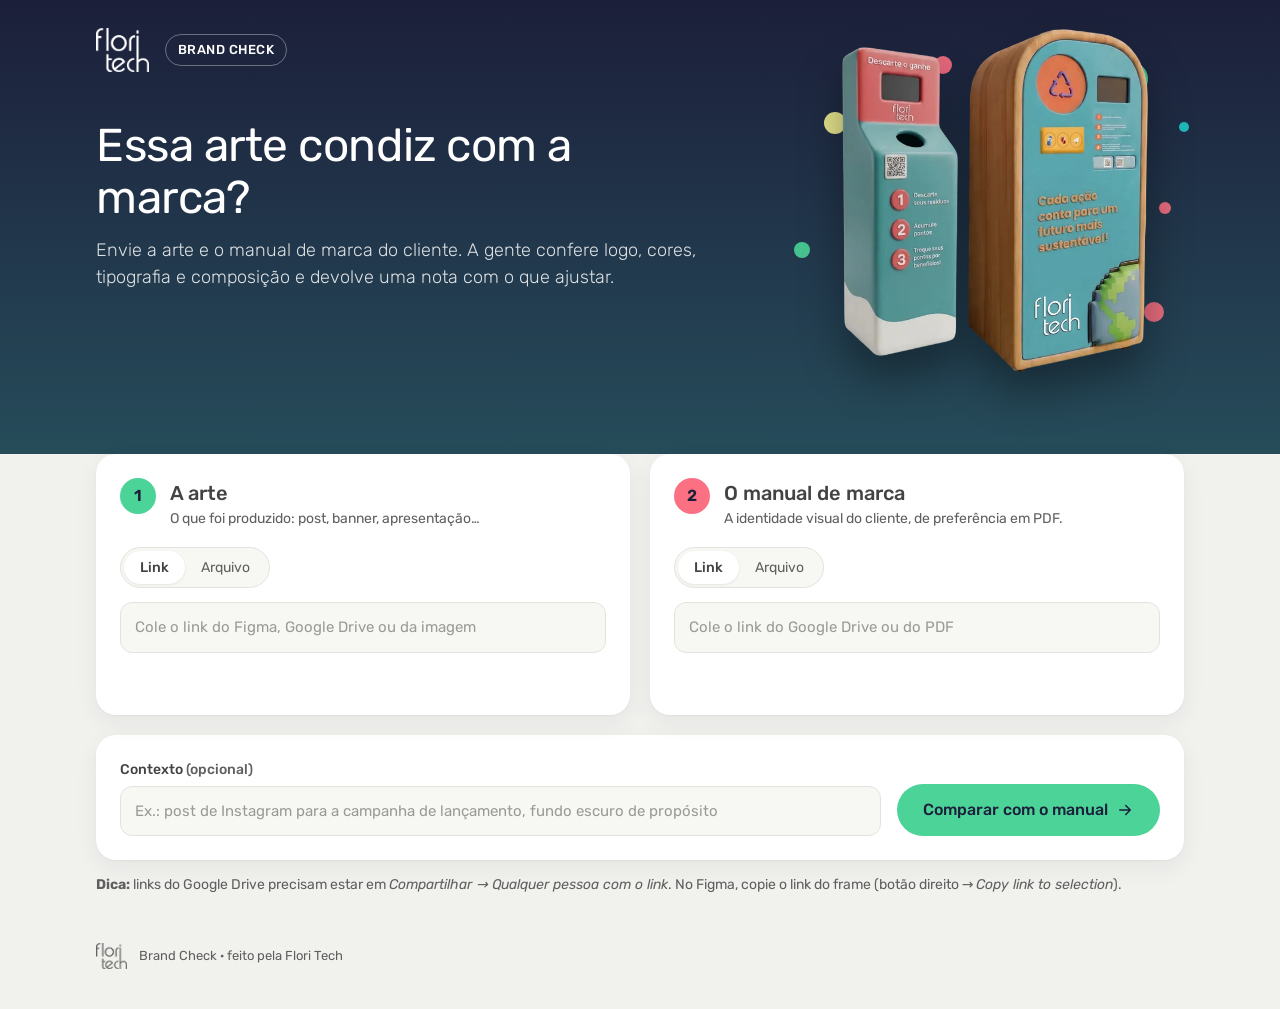
==== web/static/index.html @ bb057372 "Hero: floating Flori machines with smaller brand-color dots Co-Authored-By: Claude Opus 5.5 <noreply" ====
<!doctype html>
<html lang="pt-BR">
<head>
  <meta charset="utf-8">
  <meta name="viewport" content="width=device-width, initial-scale=1">
  <title>Flori Brand Check</title>
  <meta name="description" content="Compare uma arte com o manual de marca do cliente e veja a aderência em percentual.">
  <link rel="icon" href="favicon.png">
  <link rel="preconnect" href="https://fonts.googleapis.com">
  <link rel="preconnect" href="https://fonts.gstatic.com" crossorigin>
  <link href="https://fonts.googleapis.com/css2?family=Rubik:wght@300;400;500;600&display=swap" rel="stylesheet">
  <link rel="stylesheet" href="styles.css">
</head>
<body>
  <header class="hero">
    <div class="wrap hero-inner">
      <div class="brandbar">
        <img src="logo-white.png" alt="Flori Tech" class="logo">
        <span class="product-tag">Brand Check</span>
      </div>
      <div class="hero-copy">
        <h1>Essa arte condiz com a marca?</h1>
        <p>Envie a arte e o manual de marca do cliente. A gente confere logo, cores, tipografia e composição e devolve uma nota com o que ajustar.</p>
      </div>
      <div class="machines" aria-hidden="true">
        <span class="dot" style="--c:var(--green);--s:34px;left:330px;top:10px;animation-delay:0s"></span>
        <span class="dot" style="--c:var(--pink);--s:18px;left:150px;top:4px;animation-delay:-1.2s"></span>
        <span class="dot" style="--c:var(--yellow);--s:22px;left:40px;top:60px;animation-delay:-2.4s"></span>
        <span class="dot" style="--c:var(--pool);--s:14px;left:290px;top:120px;animation-delay:-3.1s"></span>
        <span class="dot" style="--c:var(--pink);--s:12px;left:375px;top:150px;animation-delay:-4s"></span>
        <span class="dot" style="--c:var(--green);--s:16px;left:10px;top:190px;animation-delay:-1.8s"></span>
        <span class="dot" style="--c:var(--yellow);--s:12px;left:250px;top:40px;animation-delay:-5s"></span>
        <span class="dot" style="--c:var(--pool);--s:24px;left:115px;top:120px;animation-delay:-2.2s"></span>
        <span class="dot" style="--c:var(--green);--s:10px;left:200px;top:250px;animation-delay:-3.6s"></span>
        <span class="dot" style="--c:var(--pink);--s:20px;left:360px;top:250px;animation-delay:-0.6s"></span>
        <span class="dot" style="--c:var(--yellow);--s:14px;left:90px;top:275px;animation-delay:-4.4s"></span>
        <span class="dot" style="--c:var(--pool);--s:10px;left:395px;top:70px;animation-delay:-1s"></span>
        <img src="machine-wide.webp" alt="" class="machine m-wide">
        <img src="machine-slim.webp" alt="" class="machine m-slim">
      </div>
    </div>
  </header>

  <main class="wrap">
    <div id="setup-warning" class="banner" hidden></div>

    <!-- ============================== FORM -->
    <form id="form" class="panel-form" novalidate>
      <div class="inputs">
        <section class="card input-card" data-slot="art">
          <div class="card-head">
            <span class="step step-green">1</span>
            <div>
              <h2>A arte</h2>
              <p class="muted">O que foi produzido: post, banner, apresentação…</p>
            </div>
          </div>
          <div class="seg" role="tablist" aria-label="Como enviar a arte">
            <button type="button" class="seg-btn is-on" data-mode="link" role="tab" aria-selected="true">Link</button>
            <button type="button" class="seg-btn" data-mode="file" role="tab" aria-selected="false">Arquivo</button>
          </div>
          <div class="mode mode-link">
            <label class="field">
              <span class="sr-only">Link da arte</span>
              <input type="url" name="art_url" placeholder="Cole o link do Figma, Google Drive ou da imagem" autocomplete="off">
            </label>
            <div class="chip-row" aria-live="polite"></div>
          </div>
          <div class="mode mode-file" hidden>
            <label class="drop">
              <input type="file" name="art_file" accept="image/png,image/jpeg,image/webp,image/gif,application/pdf">
              <span class="drop-icon" aria-hidden="true">
                <svg viewBox="0 0 24 24" width="28" height="28" fill="none" stroke="currentColor" stroke-width="1.6" stroke-linecap="round" stroke-linejoin="round"><rect x="3" y="3" width="18" height="18" rx="4"/><circle cx="9" cy="9" r="2"/><path d="m21 15-4.5-4.5L6 21"/></svg>
              </span>
              <span class="drop-text"><strong>Arraste a arte aqui</strong> ou clique para escolher</span>
              <span class="drop-hint">PNG, JPG, WEBP ou PDF, até 30 MB</span>
            </label>
          </div>
        </section>

        <section class="card input-card" data-slot="brand">
          <div class="card-head">
            <span class="step step-pink">2</span>
            <div>
              <h2>O manual de marca</h2>
              <p class="muted">A identidade visual do cliente, de preferência em PDF.</p>
            </div>
          </div>
          <div class="seg" role="tablist" aria-label="Como enviar o manual">
            <button type="button" class="seg-btn is-on" data-mode="link" role="tab" aria-selected="true">Link</button>
            <button type="button" class="seg-btn" data-mode="file" role="tab" aria-selected="false">Arquivo</button>
          </div>
          <div class="mode mode-link">
            <label class="field">
              <span class="sr-only">Link do manual de marca</span>
              <input type="url" name="brand_url" placeholder="Cole o link do Google Drive ou do PDF" autocomplete="off">
            </label>
            <div class="chip-row" aria-live="polite"></div>
          </div>
          <div class="mode mode-file" hidden>
            <label class="drop">
              <input type="file" name="brand_file" accept="application/pdf,image/png,image/jpeg,image/webp">
              <span class="drop-icon" aria-hidden="true">
                <svg viewBox="0 0 24 24" width="28" height="28" fill="none" stroke="currentColor" stroke-width="1.6" stroke-linecap="round" stroke-linejoin="round"><path d="M14 3H7a2 2 0 0 0-2 2v14a2 2 0 0 0 2 2h10a2 2 0 0 0 2-2V8z"/><path d="M14 3v5h5"/><path d="M9 13h6M9 17h4"/></svg>
              </span>
              <span class="drop-text"><strong>Arraste o manual aqui</strong> ou clique para escolher</span>
              <span class="drop-hint">PDF ou imagem, até 30 MB</span>
            </label>
          </div>
        </section>
      </div>

      <div class="card notes-card">
        <label class="field">
          <span class="field-label">Contexto <span class="muted">(opcional)</span></span>
          <input type="text" name="notes" maxlength="1000" placeholder="Ex.: post de Instagram para a campanha de lançamento, fundo escuro de propósito">
        </label>
        <button type="submit" class="btn-primary" id="submit">
          Comparar com o manual
          <svg viewBox="0 0 24 24" width="18" height="18" fill="none" stroke="currentColor" stroke-width="2" stroke-linecap="round" stroke-linejoin="round" aria-hidden="true"><path d="M5 12h14M13 6l6 6-6 6"/></svg>
        </button>
      </div>

      <p class="tip">
        <strong>Dica:</strong> links do Google Drive precisam estar em <em>Compartilhar → Qualquer pessoa com o link</em>.
        No Figma, copie o link do frame (botão direito → <em>Copy link to selection</em>).
      </p>
      <div id="form-error" class="error" role="alert" hidden></div>
    </form>

    <!-- ============================== LOADING -->
    <section id="loading" class="card loading" hidden aria-live="polite">
      <svg class="spinner" viewBox="0 0 120 120" aria-hidden="true">
        <circle cx="60" cy="60" r="46" class="sp sp1"/><circle cx="60" cy="60" r="46" class="sp sp2"/>
        <circle cx="60" cy="60" r="46" class="sp sp3"/><circle cx="60" cy="60" r="46" class="sp sp4"/>
      </svg>
      <p class="loading-msg" id="loading-msg">Lendo o manual de marca…</p>
      <p class="muted">Leva uns 30 a 60 segundos.</p>
    </section>

    <!-- ============================== RESULT -->
    <section id="result" hidden>
      <div class="card score-card">
        <div class="donut-wrap">
          <svg class="donut" viewBox="0 0 200 200" role="img" aria-labelledby="score-label">
            <circle cx="100" cy="100" r="80" class="donut-track"/>
            <circle cx="100" cy="100" r="80" class="donut-value" id="donut-value"/>
          </svg>
          <div class="donut-center">
            <span class="donut-num"><span id="score-num">0</span><small>%</small></span>
            <span class="donut-sub">na marca</span>
          </div>
        </div>
        <div class="score-copy">
          <span class="verdict" id="verdict"></span>
          <h2 id="score-label" class="score-title"></h2>
          <p id="summary" class="summary"></p>
          <div class="meta-row" id="meta-row"></div>
        </div>
        <div class="previews" id="previews"></div>
      </div>

      <h3 class="section-title">Nota por critério</h3>
      <div class="cats" id="cats"></div>

      <div class="two-col">
        <div class="card">
          <h3 class="card-title">Paleta</h3>
          <p class="muted small">Cores oficiais lidas no manual e cores medidas na arte.</p>
          <div id="palette"></div>
        </div>
        <div class="card">
          <h3 class="card-title">O que está mandando bem</h3>
          <ul class="strengths" id="strengths"></ul>
        </div>
      </div>

      <h3 class="section-title">O que ajustar <span class="count" id="findings-count"></span></h3>
      <div id="findings" class="findings"></div>
      <details id="review" class="review" hidden>
        <summary>Pontos para revisar <span class="muted">(a IA não tem certeza)</span></summary>
        <div id="review-list" class="findings"></div>
      </details>

      <div class="actions">
        <button type="button" class="btn-ghost" id="copy">Copiar relatório</button>
        <button type="button" class="btn-primary" id="again">Nova comparação</button>
      </div>
    </section>
  </main>

  <footer class="wrap footer">
    <img src="logo-dark.png" alt="" class="footer-logo">
    <span>Brand Check · feito pela Flori Tech</span>
  </footer>

  <canvas id="confetti" aria-hidden="true"></canvas>
  <script src="app.js"></script>
</body>
</html>
---- web/static/styles.css ----
/* Flori Tech Brand Check. Tokens from the Flori Tech visual identity manual. */
:root {
  --navy: #1C1F3A;
  --deep-teal: #264C5A;
  --green: #4BD398;       /* Verde primário Flori Tech */
  --pink: #FB7082;        /* Rosa-Flori */
  --yellow: #F8F695;      /* Amarelo */
  --pool: #20C8C8;        /* Azul piscina */
  --space: #434343;       /* Cinza espacial: texto principal */
  --graphite: #5F5F5F;    /* Cinza grafite: texto secundário */
  --white: #FFFFFF;

  --bg: #F1F1EE;
  --card: #FFFFFF;
  --line: #E3E3DE;
  --soft: #F7F7F4;
  --green-ink: #1E7A55;   /* green dark enough for text on white */
  --pink-ink: #C23A4E;
  --pool-ink: #117A7A;

  --radius: 20px;
  --radius-sm: 12px;
  --shadow: 0 1px 2px rgba(28, 31, 58, .04), 0 8px 24px rgba(28, 31, 58, .06);
  --font: "Rubik", system-ui, -apple-system, "Segoe UI", sans-serif;
}

* { box-sizing: border-box; }
html { -webkit-text-size-adjust: 100%; }
body {
  margin: 0;
  background: var(--bg);
  color: var(--space);
  font-family: var(--font);
  font-size: 16px;
  line-height: 1.5;
}
h1, h2, h3 { margin: 0; font-weight: 500; color: var(--space); }
p { margin: 0; }
button { font: inherit; cursor: pointer; }
.wrap { width: 100%; max-width: 1120px; margin: 0 auto; padding: 0 16px; }
.muted { color: var(--graphite); }
.small { font-size: 14px; }
.sr-only { position: absolute; width: 1px; height: 1px; overflow: hidden; clip: rect(0 0 0 0); white-space: nowrap; }
[hidden] { display: none !important; }
:focus-visible { outline: 3px solid var(--pool); outline-offset: 2px; }

/* ------------------------------------------------ hero */
.hero {
  background: linear-gradient(180deg, var(--navy) 0%, var(--deep-teal) 100%);
  color: var(--white);
  padding: 28px 0 96px;
  overflow: hidden;
}
.hero-inner { position: relative; }
.brandbar { display: flex; align-items: center; gap: 16px; }
.logo { height: 44px; width: auto; display: block; }
.product-tag {
  font-size: 13px; font-weight: 500; letter-spacing: .04em; text-transform: uppercase;
  padding: 5px 12px; border-radius: 999px; border: 1px solid rgba(255,255,255,.35);
}
.hero-copy { max-width: 600px; margin-top: 48px; position: relative; z-index: 1; }
.hero h1 { color: var(--white); font-size: clamp(30px, 5vw, 46px); font-weight: 400; line-height: 1.12; letter-spacing: -.01em; }
.hero p { margin-top: 14px; font-size: 18px; font-weight: 300; color: rgba(255,255,255,.85); }
.hero-inner { min-height: 330px; }
.machines { position: absolute; right: 16px; top: 24px; width: 400px; height: 320px; }
.machine {
  position: absolute; bottom: 0; height: auto;
  filter: drop-shadow(0 24px 22px rgba(0, 0, 0, .35));
  animation: float 6s ease-in-out infinite;
}
.m-wide { width: 180px; right: 36px; }
.m-slim { width: 116px; right: 226px; bottom: 16px; animation-delay: -3s; animation-duration: 5s; }
.dot { position: absolute; width: var(--s); height: var(--s); border-radius: 50%; background: var(--c); opacity: .9; animation: float 7s ease-in-out infinite; }
@keyframes float { 50% { transform: translateY(-14px); } }
@media (max-width: 1000px) { .machines { transform: scale(.78); transform-origin: top right; } .hero-copy { max-width: 440px; } }
@media (max-width: 760px) { .machines { display: none; } .hero-inner { min-height: 0; } .hero-copy { margin-top: 32px; max-width: none; } }

/* ------------------------------------------------ cards and layout */
main { margin-top: -64px; position: relative; }
.card {
  background: var(--card); border-radius: var(--radius); box-shadow: var(--shadow);
  padding: 24px; min-width: 0;
}
.inputs { display: grid; grid-template-columns: 1fr 1fr; gap: 20px; }
@media (max-width: 760px) { .inputs { grid-template-columns: 1fr; } }
.card-head { display: flex; gap: 14px; align-items: flex-start; margin-bottom: 18px; }
.card-head h2 { font-size: 20px; }
.card-head p { font-size: 14px; }
.step {
  flex: none; width: 36px; height: 36px; border-radius: 50%;
  display: grid; place-items: center; font-weight: 600; color: var(--navy);
}
.step-green { background: var(--green); }
.step-pink { background: var(--pink); }

.banner {
  background: var(--yellow); color: var(--navy); border-radius: var(--radius-sm);
  padding: 12px 16px; margin-bottom: 16px; font-size: 15px;
}

/* segmented control */
.seg { display: inline-flex; background: var(--soft); border: 1px solid var(--line); border-radius: 999px; padding: 3px; margin-bottom: 14px; }
.seg-btn { border: 0; background: transparent; color: var(--graphite); padding: 6px 16px; border-radius: 999px; font-size: 14px; }
.seg-btn.is-on { background: var(--white); color: var(--space); font-weight: 500; box-shadow: 0 1px 3px rgba(0,0,0,.08); }

/* fields */
.field { display: block; }
.field-label { display: block; font-size: 14px; font-weight: 500; margin-bottom: 6px; }
input[type="url"], input[type="text"] {
  width: 100%; font: inherit; font-size: 15px; color: var(--space);
  background: var(--soft); border: 1px solid var(--line); border-radius: var(--radius-sm);
  padding: 13px 14px; transition: border-color .15s, background .15s;
}
input[type="url"]:focus, input[type="text"]:focus { outline: none; border-color: var(--pool); background: var(--white); }
input::placeholder { color: #9A9A96; }
.chip-row { min-height: 30px; margin-top: 8px; display: flex; flex-wrap: wrap; gap: 6px; }
.chip { display: inline-flex; align-items: center; gap: 6px; font-size: 13px; padding: 3px 10px; border-radius: 999px; background: var(--soft); border: 1px solid var(--line); }
.chip::before { content: ""; width: 8px; height: 8px; border-radius: 50%; background: var(--green); }
.chip.warn::before { background: var(--pink); }

/* dropzone */
.drop {
  position: relative; display: flex; flex-direction: column; align-items: center; justify-content: center; gap: 4px;
  text-align: center; min-height: 150px; padding: 20px;
  border: 2px dashed var(--line); border-radius: var(--radius-sm); background: var(--soft);
  cursor: pointer; transition: border-color .15s, background .15s;
}
.drop:hover, .drop.is-over { border-color: var(--green); background: #EFFAF4; }
.drop input { position: absolute; inset: 0; opacity: 0; cursor: pointer; }
.drop-icon { color: var(--graphite); margin-bottom: 4px; }
.drop-text { font-size: 15px; }
.drop-hint { font-size: 13px; color: var(--graphite); }
.drop.has-file { border-style: solid; border-color: var(--green); background: #EFFAF4; }
.drop-thumb { max-height: 90px; max-width: 100%; border-radius: 8px; margin-bottom: 6px; box-shadow: var(--shadow); }

.notes-card { margin-top: 20px; display: flex; gap: 16px; align-items: flex-end; flex-wrap: wrap; }
.notes-card .field { flex: 1 1 360px; }
.btn-primary {
  display: inline-flex; align-items: center; justify-content: center; gap: 8px;
  background: var(--green); color: var(--navy); border: 0; border-radius: 999px;
  padding: 14px 26px; font-weight: 500; font-size: 16px; transition: transform .1s, box-shadow .15s, background .15s;
}
.btn-primary:hover { background: #3EC48A; box-shadow: 0 6px 16px rgba(75, 211, 152, .35); }
.btn-primary:active { transform: translateY(1px); }
.btn-primary:disabled { opacity: .6; cursor: wait; }
.btn-ghost {
  background: transparent; color: var(--space); border: 1px solid var(--line); border-radius: 999px;
  padding: 13px 22px; font-weight: 500;
}
.btn-ghost:hover { background: var(--white); }
@media (max-width: 520px) { .btn-primary, .notes-card .btn-primary { width: 100%; } }

.tip { margin-top: 14px; font-size: 14px; color: var(--graphite); }
.error {
  margin-top: 14px; background: #FFF0F2; color: var(--pink-ink); border: 1px solid #FBC7CF;
  border-radius: var(--radius-sm); padding: 12px 16px; font-size: 15px;
}

/* ------------------------------------------------ loading */
.loading { text-align: center; padding: 56px 24px; }
.spinner { width: 120px; height: 120px; animation: spin 1.6s linear infinite; }
.sp { fill: none; stroke-width: 14; stroke-dasharray: 60 229; stroke-linecap: round; }
.sp1 { stroke: var(--green); }
.sp2 { stroke: var(--pink); stroke-dashoffset: -72; }
.sp3 { stroke: var(--yellow); stroke-dashoffset: -144; }
.sp4 { stroke: var(--pool); stroke-dashoffset: -216; }
@keyframes spin { to { transform: rotate(360deg); } }
.loading-msg { font-size: 20px; margin: 18px 0 4px; min-height: 30px; transition: opacity .25s; }

/* ------------------------------------------------ result */
.score-card {
  display: grid; grid-template-columns: auto 1fr auto; gap: 32px; align-items: center;
}
.score-card .previews { max-width: 300px; }
@media (max-width: 980px) { .score-card { grid-template-columns: auto 1fr; } .score-card .previews { grid-column: 1 / -1; max-width: none; } }
@media (max-width: 760px) { .score-card { grid-template-columns: 1fr; justify-items: center; text-align: center; } }
.donut-wrap { position: relative; width: 220px; height: 220px; }
.donut { width: 100%; height: 100%; transform: rotate(-90deg); }
.donut-track { fill: none; stroke: var(--soft); stroke-width: 24; }
.donut-value {
  fill: none; stroke: var(--green); stroke-width: 24; stroke-linecap: round;
  stroke-dasharray: 0 503; transition: stroke-dasharray 1.4s cubic-bezier(.2,.8,.2,1), stroke .3s;
}
.donut-center { position: absolute; inset: 0; display: flex; flex-direction: column; align-items: center; justify-content: center; }
.donut-num { font-size: 56px; font-weight: 500; line-height: 1; color: var(--space); font-variant-numeric: tabular-nums; }
.donut-num small { font-size: 26px; font-weight: 400; margin-left: 2px; }
.donut-sub { font-size: 14px; color: var(--graphite); margin-top: 4px; }
.verdict {
  display: inline-block; font-weight: 600; font-size: 14px; letter-spacing: .02em;
  padding: 5px 14px; border-radius: 999px; background: var(--green); color: var(--navy);
}
.score-title { font-size: 26px; margin-top: 12px; line-height: 1.25; overflow-wrap: anywhere; }
.summary { margin-top: 8px; font-size: 17px; color: var(--graphite); }
.meta-row { margin-top: 16px; display: flex; flex-wrap: wrap; gap: 8px; }
@media (max-width: 760px) { .meta-row { justify-content: center; } }
.meta { font-size: 13px; padding: 4px 12px; border-radius: 999px; background: var(--soft); border: 1px solid var(--line); }

.previews { display: flex; gap: 12px; overflow-x: auto; padding: 4px 2px 8px; }
.preview { flex: none; position: relative; }
.preview img { display: block; height: 150px; width: auto; max-width: 280px; object-fit: contain; border-radius: 10px; border: 1px solid var(--line); background: var(--soft); }
.preview span { position: absolute; left: 8px; top: 8px; font-size: 12px; font-weight: 500; background: var(--navy); color: var(--white); padding: 2px 8px; border-radius: 999px; }

.section-title { font-size: 20px; margin: 36px 0 14px; display: flex; align-items: center; gap: 10px; }
.count { font-size: 14px; font-weight: 500; background: var(--space); color: var(--white); border-radius: 999px; padding: 1px 10px; }
.card-title { font-size: 18px; margin-bottom: 4px; }

.cats { display: grid; grid-template-columns: repeat(3, 1fr); gap: 16px; }
@media (max-width: 900px) { .cats { grid-template-columns: repeat(2, 1fr); } }
@media (max-width: 520px) { .cats { grid-template-columns: 1fr; } }
.cat { display: flex; gap: 16px; align-items: flex-start; padding: 20px; }
.cat.na { opacity: .6; }
.ring { position: relative; flex: none; width: 64px; height: 64px; }
.ring svg { width: 100%; height: 100%; transform: rotate(-90deg); }
.ring .t { fill: none; stroke: var(--soft); stroke-width: 7; }
.ring .v { fill: none; stroke-width: 7; stroke-linecap: round; stroke-dasharray: 0 176; transition: stroke-dasharray 1.2s cubic-bezier(.2,.8,.2,1); }
.ring b { position: absolute; inset: 0; display: grid; place-items: center; font-size: 16px; font-weight: 500; }
.cat h4 { margin: 2px 0 4px; font-size: 16px; font-weight: 500; }
.cat p { font-size: 14px; color: var(--graphite); }

.two-col { display: grid; grid-template-columns: 1fr 1fr; gap: 16px; margin-top: 36px; }
@media (max-width: 760px) { .two-col { grid-template-columns: 1fr; } }

.pal-label { font-size: 13px; font-weight: 500; margin: 16px 0 8px; display: flex; justify-content: space-between; gap: 8px; }
.swatches { display: flex; flex-wrap: wrap; gap: 10px; }
.sw { display: flex; flex-direction: column; align-items: center; gap: 4px; width: 64px; text-align: center; }
.sw i { width: 40px; height: 40px; border-radius: 50%; border: 1px solid rgba(0,0,0,.08); display: block; }
.sw small { font-size: 11px; line-height: 1.2; color: var(--graphite); overflow-wrap: anywhere; }
.art-colors { display: flex; flex-direction: column; gap: 6px; }
.ac { display: grid; grid-template-columns: 28px 76px 1fr auto; gap: 10px; align-items: center; font-size: 13px; }
.ac i { width: 28px; height: 28px; border-radius: 8px; border: 1px solid rgba(0,0,0,.08); }
.ac .bar { height: 8px; background: var(--soft); border-radius: 99px; overflow: hidden; }
.ac .bar span { display: block; height: 100%; border-radius: 99px; }
.ac .tag { font-size: 12px; padding: 1px 8px; border-radius: 999px; white-space: nowrap; }
.tag.ok { background: #E3F8EE; color: var(--green-ink); }
.tag.off { background: #FFF0F2; color: var(--pink-ink); }

.strengths { list-style: none; padding: 0; margin: 12px 0 0; display: flex; flex-direction: column; gap: 10px; }
.strengths li { display: flex; gap: 10px; font-size: 15px; }
.strengths li::before {
  content: ""; flex: none; width: 22px; height: 22px; margin-top: 1px; border-radius: 50%;
  background: var(--green) url("data:image/svg+xml,%3Csvg xmlns='http://www.w3.org/2000/svg' viewBox='0 0 24 24' fill='none' stroke='%231C1F3A' stroke-width='3' stroke-linecap='round' stroke-linejoin='round'%3E%3Cpath d='m6 12 4 4 8-8'/%3E%3C/svg%3E") center / 14px no-repeat;
}

.findings { display: flex; flex-direction: column; gap: 12px; }
.finding { padding: 20px; border-left: 6px solid var(--pool); }
.finding.critico { border-left-color: var(--pink); }
.finding.importante { border-left-color: #E9E55A; }
.finding-top { display: flex; align-items: center; gap: 8px; flex-wrap: wrap; margin-bottom: 10px; }
.finding h4 { margin: 0; font-size: 17px; font-weight: 500; flex: 1 1 240px; overflow-wrap: anywhere; }
.sev { font-size: 12px; font-weight: 600; padding: 3px 10px; border-radius: 999px; text-transform: uppercase; letter-spacing: .03em; }
.sev.critico { background: var(--pink); color: var(--navy); }
.sev.importante { background: var(--yellow); color: var(--navy); }
.sev.ajuste { background: #D6F4F4; color: var(--pool-ink); }
.pill { font-size: 12px; padding: 3px 10px; border-radius: 999px; background: var(--soft); border: 1px solid var(--line); color: var(--graphite); }
.fgrid { display: grid; grid-template-columns: repeat(3, 1fr); gap: 12px; }
@media (max-width: 760px) { .fgrid { grid-template-columns: 1fr; } }
.fgrid div { background: var(--soft); border-radius: 10px; padding: 12px; font-size: 14px; overflow-wrap: anywhere; }
.fgrid b { display: block; font-size: 12px; font-weight: 500; text-transform: uppercase; letter-spacing: .04em; color: var(--graphite); margin-bottom: 4px; }
.fgrid .fix { background: #EFFAF4; }
.empty { padding: 28px; text-align: center; font-size: 16px; }

.review { margin-top: 16px; }
.review summary { cursor: pointer; font-weight: 500; padding: 8px 0; }
.review .findings { margin-top: 8px; opacity: .85; }

.actions { display: flex; justify-content: flex-end; gap: 12px; margin-top: 32px; flex-wrap: wrap; }

.footer { display: flex; align-items: center; gap: 12px; padding-top: 48px; padding-bottom: 40px; font-size: 13px; color: var(--graphite); }
.footer-logo { height: 26px; width: auto; opacity: .8; }

#confetti { position: fixed; inset: 0; pointer-events: none; width: 100%; height: 100%; z-index: 10; }

@media (prefers-reduced-motion: reduce) {
  *, *::before, *::after { animation: none !important; transition: none !important; }
}
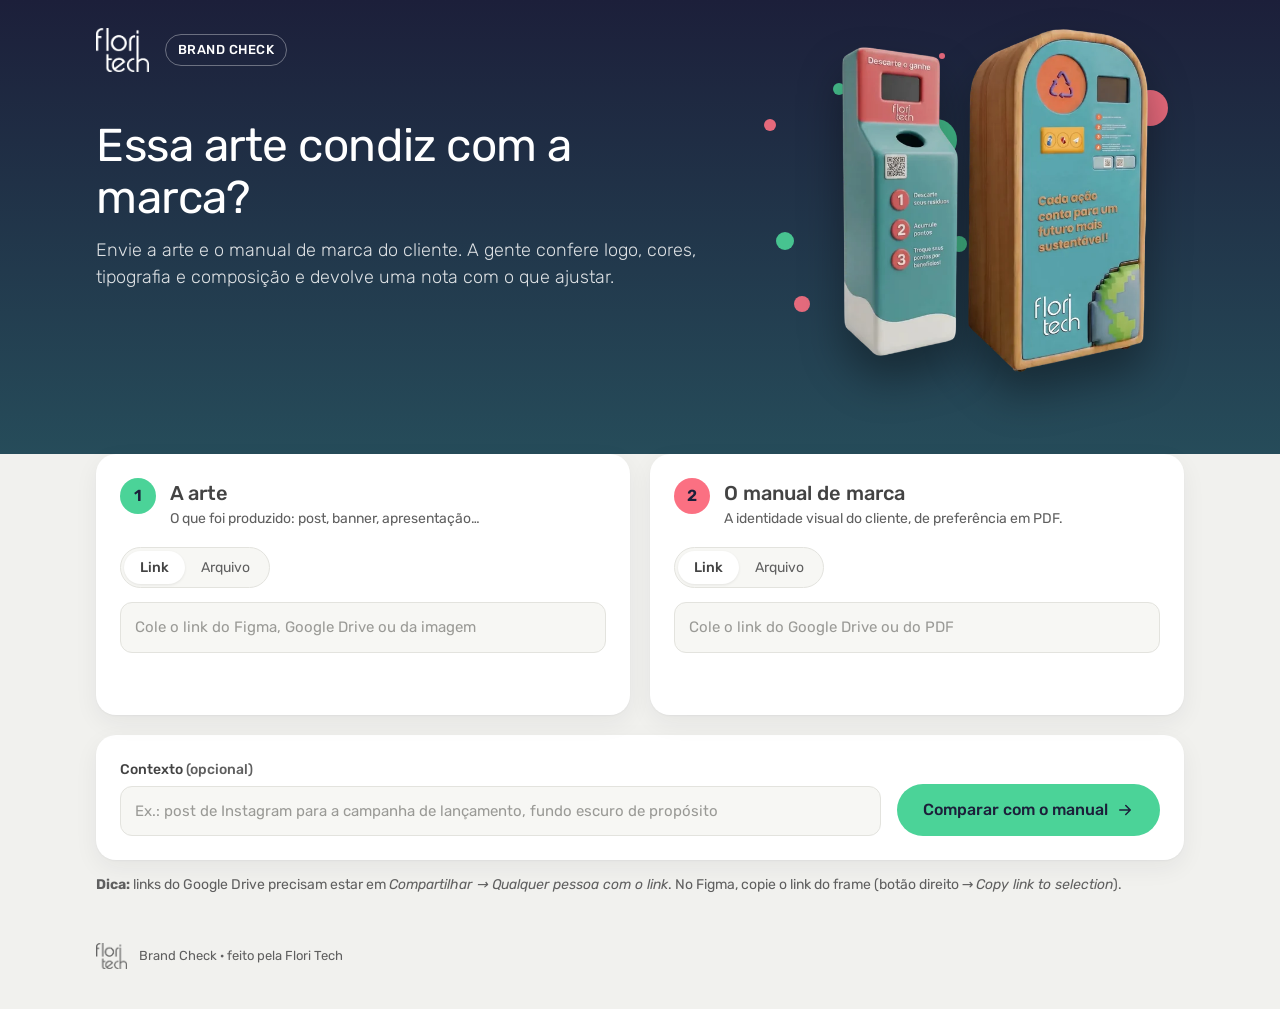
==== commit d9c5949d: "Hero: more dots in varied sizes Co-Authored-By: Claude Opus 5.5 <noreply@anthropic.com>" ====
--- a/web/static/index.html
+++ b/web/static/index.html
@@ -23,18 +23,32 @@
         <p>Envie a arte e o manual de marca do cliente. A gente confere logo, cores, tipografia e composição e devolve uma nota com o que ajustar.</p>
       </div>
       <div class="machines" aria-hidden="true">
-        <span class="dot" style="--c:var(--green);--s:34px;left:330px;top:10px;animation-delay:0s"></span>
-        <span class="dot" style="--c:var(--pink);--s:18px;left:150px;top:4px;animation-delay:-1.2s"></span>
-        <span class="dot" style="--c:var(--yellow);--s:22px;left:40px;top:60px;animation-delay:-2.4s"></span>
-        <span class="dot" style="--c:var(--pool);--s:14px;left:290px;top:120px;animation-delay:-3.1s"></span>
-        <span class="dot" style="--c:var(--pink);--s:12px;left:375px;top:150px;animation-delay:-4s"></span>
-        <span class="dot" style="--c:var(--green);--s:16px;left:10px;top:190px;animation-delay:-1.8s"></span>
-        <span class="dot" style="--c:var(--yellow);--s:12px;left:250px;top:40px;animation-delay:-5s"></span>
-        <span class="dot" style="--c:var(--pool);--s:24px;left:115px;top:120px;animation-delay:-2.2s"></span>
-        <span class="dot" style="--c:var(--green);--s:10px;left:200px;top:250px;animation-delay:-3.6s"></span>
-        <span class="dot" style="--c:var(--pink);--s:20px;left:360px;top:250px;animation-delay:-0.6s"></span>
-        <span class="dot" style="--c:var(--yellow);--s:14px;left:90px;top:275px;animation-delay:-4.4s"></span>
-        <span class="dot" style="--c:var(--pool);--s:10px;left:395px;top:70px;animation-delay:-1s"></span>
+        <span class="dot" style="--c:var(--green);--s:42px;left:131px;top:67px;animation-delay:-2.8s;animation-duration:5.2s"></span>
+        <span class="dot" style="--c:var(--pink);--s:36px;left:348px;top:38px;animation-delay:-2.6s;animation-duration:5.2s"></span>
+        <span class="dot" style="--c:var(--yellow);--s:30px;left:319px;top:99px;animation-delay:-0.3s;animation-duration:6.7s"></span>
+        <span class="dot" style="--c:var(--pool);--s:26px;left:77px;top:113px;animation-delay:-0.6s;animation-duration:6.7s"></span>
+        <span class="dot" style="--c:var(--green);--s:24px;left:121px;top:104px;animation-delay:-4.4s;animation-duration:7.3s"></span>
+        <span class="dot" style="--c:var(--pink);--s:22px;left:70px;top:193px;animation-delay:-0.3s;animation-duration:5.9s"></span>
+        <span class="dot" style="--c:var(--yellow);--s:20px;left:96px;top:204px;animation-delay:-1.0s;animation-duration:5.5s"></span>
+        <span class="dot" style="--c:var(--pool);--s:18px;left:115px;top:276px;animation-delay:-5.7s;animation-duration:5.7s"></span>
+        <span class="dot" style="--c:var(--green);--s:18px;left:-8px;top:180px;animation-delay:-0.7s;animation-duration:7.8s"></span>
+        <span class="dot" style="--c:var(--pink);--s:16px;left:10px;top:244px;animation-delay:-4.8s;animation-duration:6.7s"></span>
+        <span class="dot" style="--c:var(--yellow);--s:14px;left:121px;top:228px;animation-delay:-4.1s;animation-duration:6.8s"></span>
+        <span class="dot" style="--c:var(--pool);--s:14px;left:106px;top:117px;animation-delay:-5.6s;animation-duration:7.8s"></span>
+        <span class="dot" style="--c:var(--green);--s:12px;left:49px;top:31px;animation-delay:-4.0s;animation-duration:7.1s"></span>
+        <span class="dot" style="--c:var(--pink);--s:12px;left:151px;top:219px;animation-delay:-2.0s;animation-duration:8.9s"></span>
+        <span class="dot" style="--c:var(--yellow);--s:10px;left:116px;top:252px;animation-delay:-2.9s;animation-duration:8.0s"></span>
+        <span class="dot" style="--c:var(--pool);--s:10px;left:144px;top:240px;animation-delay:-3.0s;animation-duration:8.8s"></span>
+        <span class="dot" style="--c:var(--green);--s:10px;left:83px;top:275px;animation-delay:-4.0s;animation-duration:8.5s"></span>
+        <span class="dot" style="--c:var(--pink);--s:8px;left:121px;top:164px;animation-delay:-4.9s;animation-duration:7.4s"></span>
+        <span class="dot" style="--c:var(--yellow);--s:8px;left:267px;top:25px;animation-delay:-5.9s;animation-duration:8.8s"></span>
+        <span class="dot" style="--c:var(--pool);--s:8px;left:70px;top:148px;animation-delay:-4.5s;animation-duration:9.0s"></span>
+        <span class="dot" style="--c:var(--green);--s:6px;left:256px;top:135px;animation-delay:-5.0s;animation-duration:8.5s"></span>
+        <span class="dot" style="--c:var(--pink);--s:6px;left:155px;top:1px;animation-delay:-6.6s;animation-duration:6.4s"></span>
+        <span class="dot" style="--c:var(--yellow);--s:6px;left:94px;top:56px;animation-delay:-5.2s;animation-duration:6.6s"></span>
+        <span class="dot" style="--c:var(--pool);--s:28px;left:211px;top:271px;animation-delay:-1.9s;animation-duration:5.5s"></span>
+        <span class="dot" style="--c:var(--green);--s:16px;left:167px;top:184px;animation-delay:-6.7s;animation-duration:5.6s"></span>
+        <span class="dot" style="--c:var(--pink);--s:12px;left:-20px;top:67px;animation-delay:-1.6s;animation-duration:5.9s"></span>
         <img src="machine-wide.webp" alt="" class="machine m-wide">
         <img src="machine-slim.webp" alt="" class="machine m-slim">
       </div>
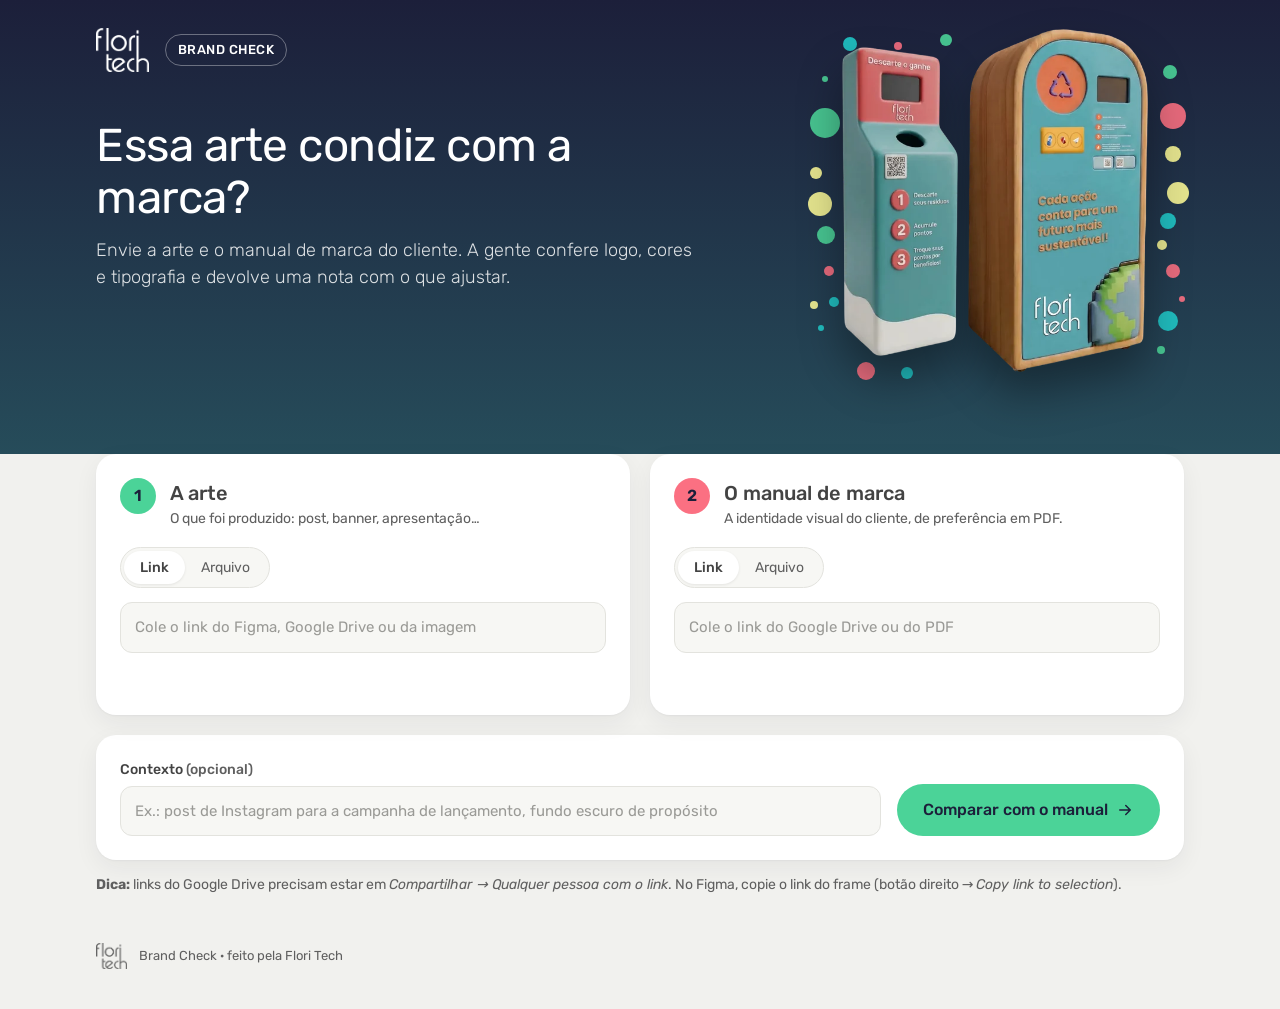
==== commit 5ddcfcbd: "Brand Check free mode: measured palette, logo and font checks without an API key Reads palette codes" ====
--- a/web/static/index.html
+++ b/web/static/index.html
@@ -20,35 +20,33 @@
       </div>
       <div class="hero-copy">
         <h1>Essa arte condiz com a marca?</h1>
-        <p>Envie a arte e o manual de marca do cliente. A gente confere logo, cores, tipografia e composição e devolve uma nota com o que ajustar.</p>
+        <p>Envie a arte e o manual de marca do cliente. A gente confere logo, cores e tipografia e devolve uma nota com o que ajustar.</p>
       </div>
       <div class="machines" aria-hidden="true">
-        <span class="dot" style="--c:var(--green);--s:42px;left:131px;top:67px;animation-delay:-2.8s;animation-duration:5.2s"></span>
-        <span class="dot" style="--c:var(--pink);--s:36px;left:348px;top:38px;animation-delay:-2.6s;animation-duration:5.2s"></span>
-        <span class="dot" style="--c:var(--yellow);--s:30px;left:319px;top:99px;animation-delay:-0.3s;animation-duration:6.7s"></span>
-        <span class="dot" style="--c:var(--pool);--s:26px;left:77px;top:113px;animation-delay:-0.6s;animation-duration:6.7s"></span>
-        <span class="dot" style="--c:var(--green);--s:24px;left:121px;top:104px;animation-delay:-4.4s;animation-duration:7.3s"></span>
-        <span class="dot" style="--c:var(--pink);--s:22px;left:70px;top:193px;animation-delay:-0.3s;animation-duration:5.9s"></span>
-        <span class="dot" style="--c:var(--yellow);--s:20px;left:96px;top:204px;animation-delay:-1.0s;animation-duration:5.5s"></span>
-        <span class="dot" style="--c:var(--pool);--s:18px;left:115px;top:276px;animation-delay:-5.7s;animation-duration:5.7s"></span>
-        <span class="dot" style="--c:var(--green);--s:18px;left:-8px;top:180px;animation-delay:-0.7s;animation-duration:7.8s"></span>
-        <span class="dot" style="--c:var(--pink);--s:16px;left:10px;top:244px;animation-delay:-4.8s;animation-duration:6.7s"></span>
-        <span class="dot" style="--c:var(--yellow);--s:14px;left:121px;top:228px;animation-delay:-4.1s;animation-duration:6.8s"></span>
-        <span class="dot" style="--c:var(--pool);--s:14px;left:106px;top:117px;animation-delay:-5.6s;animation-duration:7.8s"></span>
-        <span class="dot" style="--c:var(--green);--s:12px;left:49px;top:31px;animation-delay:-4.0s;animation-duration:7.1s"></span>
-        <span class="dot" style="--c:var(--pink);--s:12px;left:151px;top:219px;animation-delay:-2.0s;animation-duration:8.9s"></span>
-        <span class="dot" style="--c:var(--yellow);--s:10px;left:116px;top:252px;animation-delay:-2.9s;animation-duration:8.0s"></span>
-        <span class="dot" style="--c:var(--pool);--s:10px;left:144px;top:240px;animation-delay:-3.0s;animation-duration:8.8s"></span>
-        <span class="dot" style="--c:var(--green);--s:10px;left:83px;top:275px;animation-delay:-4.0s;animation-duration:8.5s"></span>
-        <span class="dot" style="--c:var(--pink);--s:8px;left:121px;top:164px;animation-delay:-4.9s;animation-duration:7.4s"></span>
-        <span class="dot" style="--c:var(--yellow);--s:8px;left:267px;top:25px;animation-delay:-5.9s;animation-duration:8.8s"></span>
-        <span class="dot" style="--c:var(--pool);--s:8px;left:70px;top:148px;animation-delay:-4.5s;animation-duration:9.0s"></span>
-        <span class="dot" style="--c:var(--green);--s:6px;left:256px;top:135px;animation-delay:-5.0s;animation-duration:8.5s"></span>
-        <span class="dot" style="--c:var(--pink);--s:6px;left:155px;top:1px;animation-delay:-6.6s;animation-duration:6.4s"></span>
-        <span class="dot" style="--c:var(--yellow);--s:6px;left:94px;top:56px;animation-delay:-5.2s;animation-duration:6.6s"></span>
-        <span class="dot" style="--c:var(--pool);--s:28px;left:211px;top:271px;animation-delay:-1.9s;animation-duration:5.5s"></span>
-        <span class="dot" style="--c:var(--green);--s:16px;left:167px;top:184px;animation-delay:-6.7s;animation-duration:5.6s"></span>
-        <span class="dot" style="--c:var(--pink);--s:12px;left:-20px;top:67px;animation-delay:-1.6s;animation-duration:5.9s"></span>
+        <span class="dot" style="--c:var(--green);--s:30px;left:26px;top:56px;animation-delay:-6.1s;animation-duration:6.6s"></span>
+        <span class="dot" style="--c:var(--pink);--s:26px;left:376px;top:51px;animation-delay:-3.3s;animation-duration:5.7s"></span>
+        <span class="dot" style="--c:var(--yellow);--s:22px;left:383px;top:130px;animation-delay:-5.0s;animation-duration:7.5s"></span>
+        <span class="dot" style="--c:var(--pool);--s:20px;left:374px;top:259px;animation-delay:-1.8s;animation-duration:6.9s"></span>
+        <span class="dot" style="--c:var(--green);--s:18px;left:33px;top:174px;animation-delay:-6.4s;animation-duration:6.4s"></span>
+        <span class="dot" style="--c:var(--pink);--s:18px;left:73px;top:310px;animation-delay:-6.9s;animation-duration:7.3s"></span>
+        <span class="dot" style="--c:var(--yellow);--s:16px;left:381px;top:94px;animation-delay:-1.9s;animation-duration:6.9s"></span>
+        <span class="dot" style="--c:var(--pool);--s:16px;left:376px;top:161px;animation-delay:-3.5s;animation-duration:5.3s"></span>
+        <span class="dot" style="--c:var(--green);--s:14px;left:379px;top:13px;animation-delay:-2.1s;animation-duration:7.2s"></span>
+        <span class="dot" style="--c:var(--pink);--s:14px;left:382px;top:212px;animation-delay:-5.1s;animation-duration:5.7s"></span>
+        <span class="dot" style="--c:var(--yellow);--s:12px;left:26px;top:115px;animation-delay:-2.5s;animation-duration:8.8s"></span>
+        <span class="dot" style="--c:var(--pool);--s:12px;left:117px;top:315px;animation-delay:-3.8s;animation-duration:6.9s"></span>
+        <span class="dot" style="--c:var(--green);--s:12px;left:156px;top:-18px;animation-delay:-0.0s;animation-duration:5.4s"></span>
+        <span class="dot" style="--c:var(--pink);--s:10px;left:40px;top:214px;animation-delay:-3.6s;animation-duration:5.5s"></span>
+        <span class="dot" style="--c:var(--yellow);--s:10px;left:373px;top:188px;animation-delay:-6.7s;animation-duration:6.4s"></span>
+        <span class="dot" style="--c:var(--pool);--s:10px;left:45px;top:245px;animation-delay:-6.1s;animation-duration:6.9s"></span>
+        <span class="dot" style="--c:var(--green);--s:8px;left:373px;top:294px;animation-delay:-0.2s;animation-duration:7.9s"></span>
+        <span class="dot" style="--c:var(--pink);--s:8px;left:110px;top:-10px;animation-delay:-5.5s;animation-duration:6.1s"></span>
+        <span class="dot" style="--c:var(--yellow);--s:8px;left:26px;top:249px;animation-delay:-6.2s;animation-duration:5.3s"></span>
+        <span class="dot" style="--c:var(--pool);--s:6px;left:34px;top:273px;animation-delay:-4.2s;animation-duration:5.4s"></span>
+        <span class="dot" style="--c:var(--green);--s:6px;left:38px;top:24px;animation-delay:-3.6s;animation-duration:7.3s"></span>
+        <span class="dot" style="--c:var(--pink);--s:6px;left:395px;top:244px;animation-delay:-6.5s;animation-duration:7.8s"></span>
+        <span class="dot" style="--c:var(--yellow);--s:24px;left:24px;top:140px;animation-delay:-4.0s;animation-duration:7.8s"></span>
+        <span class="dot" style="--c:var(--pool);--s:14px;left:59px;top:-15px;animation-delay:-6.2s;animation-duration:7.5s"></span>
         <img src="machine-wide.webp" alt="" class="machine m-wide">
         <img src="machine-slim.webp" alt="" class="machine m-slim">
       </div>
@@ -149,7 +147,7 @@
         <circle cx="60" cy="60" r="46" class="sp sp3"/><circle cx="60" cy="60" r="46" class="sp sp4"/>
       </svg>
       <p class="loading-msg" id="loading-msg">Lendo o manual de marca…</p>
-      <p class="muted">Leva uns 30 a 60 segundos.</p>
+      <p class="muted" id="loading-hint">Leva uns 30 a 60 segundos.</p>
     </section>
 
     <!-- ============================== RESULT -->
@@ -192,7 +190,7 @@
       <h3 class="section-title">O que ajustar <span class="count" id="findings-count"></span></h3>
       <div id="findings" class="findings"></div>
       <details id="review" class="review" hidden>
-        <summary>Pontos para revisar <span class="muted">(a IA não tem certeza)</span></summary>
+        <summary>Pontos para revisar <span class="muted">(sem certeza, vale conferir)</span></summary>
         <div id="review-list" class="findings"></div>
       </details>
 
--- a/web/static/styles.css
+++ b/web/static/styles.css
@@ -97,6 +97,7 @@
   background: var(--yellow); color: var(--navy); border-radius: var(--radius-sm);
   padding: 12px 16px; margin-bottom: 16px; font-size: 15px;
 }
+.banner.info { background: #E4F7F7; color: var(--space); border: 1px solid #BDE9E9; }
 
 /* segmented control */
 .seg { display: inline-flex; background: var(--soft); border: 1px solid var(--line); border-radius: 999px; padding: 3px; margin-bottom: 14px; }
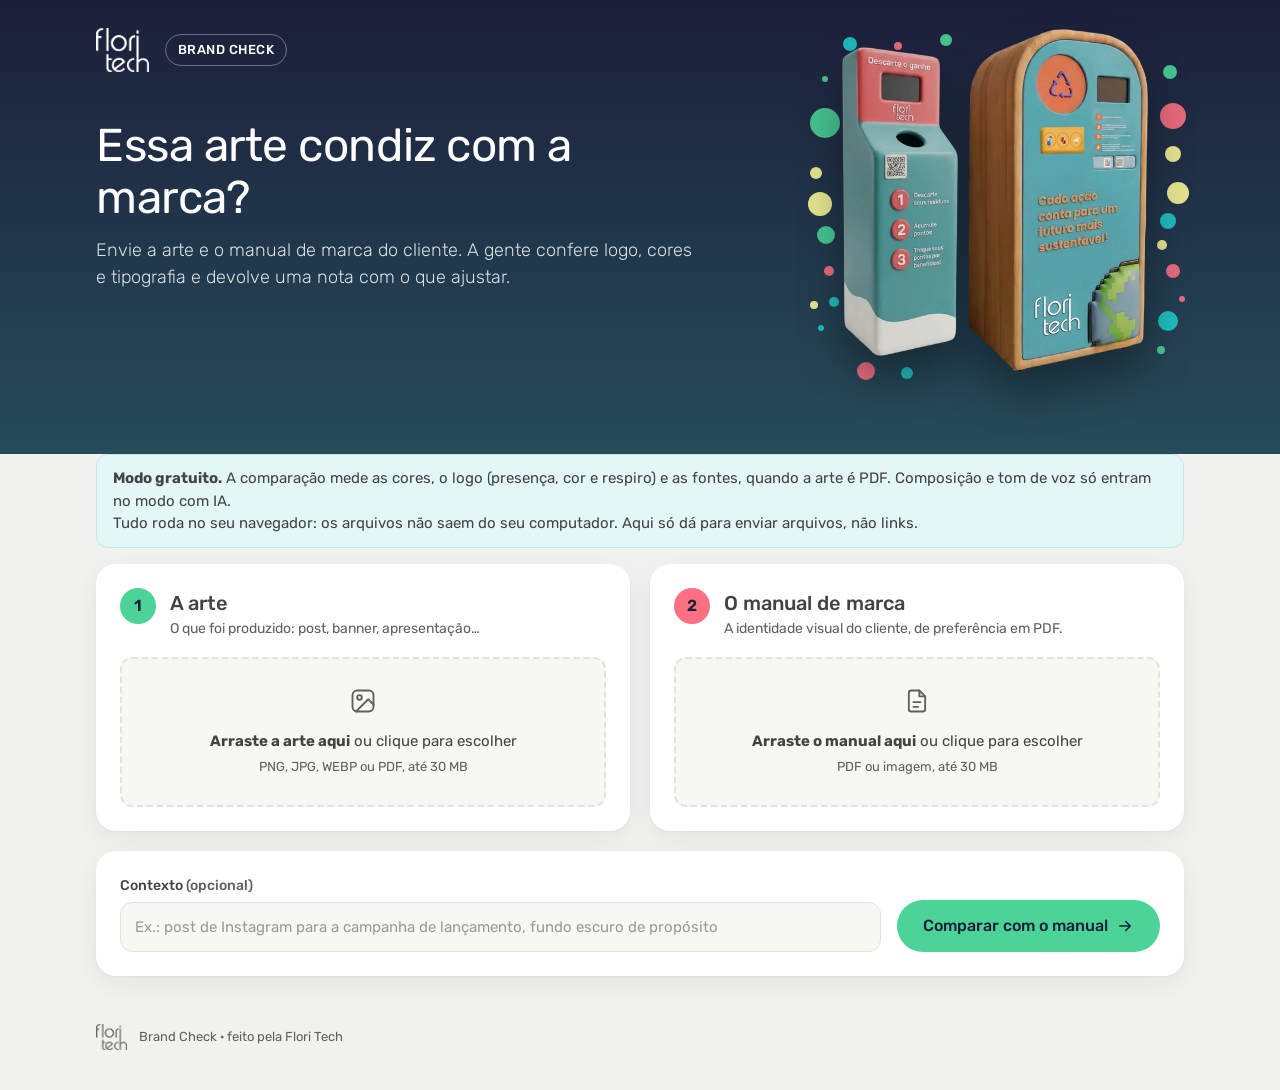
==== commit e8588eda: "Brand Check runs in the browser and deploys to GitHub Pages engine.js ports the free mode (palette, " ====
--- a/web/static/index.html
+++ b/web/static/index.html
@@ -207,6 +207,7 @@
   </footer>
 
   <canvas id="confetti" aria-hidden="true"></canvas>
+  <script src="engine.js"></script>
   <script src="app.js"></script>
 </body>
 </html>
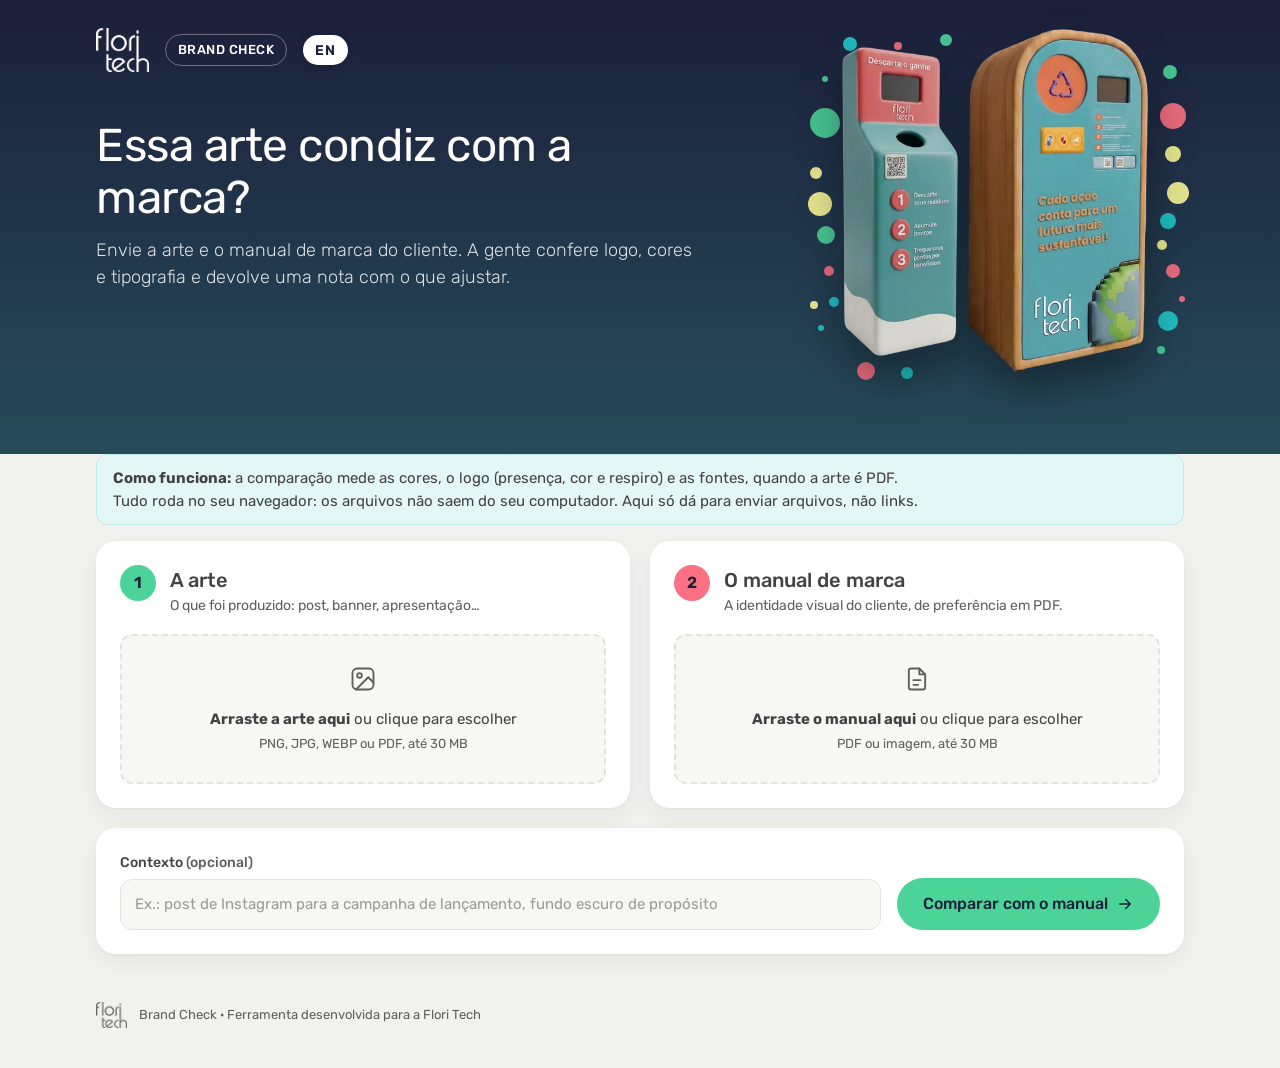
==== commit aaff6b2a: "Portuguese/English toggle and Flori Tech footer i18n.js holds both languages; engine.js returns mess" ====
--- a/web/static/index.html
+++ b/web/static/index.html
@@ -17,10 +17,11 @@
       <div class="brandbar">
         <img src="logo-white.png" alt="Flori Tech" class="logo">
         <span class="product-tag">Brand Check</span>
+        <button type="button" class="lang-btn" id="lang-btn" aria-label="Switch to English">EN</button>
       </div>
       <div class="hero-copy">
-        <h1>Essa arte condiz com a marca?</h1>
-        <p>Envie a arte e o manual de marca do cliente. A gente confere logo, cores e tipografia e devolve uma nota com o que ajustar.</p>
+        <h1 data-i18n="hero_title">Essa arte condiz com a marca?</h1>
+        <p data-i18n="hero_sub">Envie a arte e o manual de marca do cliente. A gente confere logo, cores e tipografia e devolve uma nota com o que ajustar.</p>
       </div>
       <div class="machines" aria-hidden="true">
         <span class="dot" style="--c:var(--green);--s:30px;left:26px;top:56px;animation-delay:-6.1s;animation-duration:6.6s"></span>
@@ -63,18 +64,18 @@
           <div class="card-head">
             <span class="step step-green">1</span>
             <div>
-              <h2>A arte</h2>
-              <p class="muted">O que foi produzido: post, banner, apresentação…</p>
+              <h2 data-i18n="art_title">A arte</h2>
+              <p class="muted" data-i18n="art_sub">O que foi produzido: post, banner, apresentação…</p>
             </div>
           </div>
           <div class="seg" role="tablist" aria-label="Como enviar a arte">
-            <button type="button" class="seg-btn is-on" data-mode="link" role="tab" aria-selected="true">Link</button>
-            <button type="button" class="seg-btn" data-mode="file" role="tab" aria-selected="false">Arquivo</button>
+            <button type="button" class="seg-btn is-on" data-mode="link" role="tab" aria-selected="true" data-i18n="seg_link">Link</button>
+            <button type="button" class="seg-btn" data-mode="file" role="tab" aria-selected="false" data-i18n="seg_file">Arquivo</button>
           </div>
           <div class="mode mode-link">
             <label class="field">
               <span class="sr-only">Link da arte</span>
-              <input type="url" name="art_url" placeholder="Cole o link do Figma, Google Drive ou da imagem" autocomplete="off">
+              <input type="url" name="art_url" data-i18n-placeholder="art_url_ph" placeholder="Cole o link do Figma, Google Drive ou da imagem" autocomplete="off">
             </label>
             <div class="chip-row" aria-live="polite"></div>
           </div>
@@ -84,8 +85,8 @@
               <span class="drop-icon" aria-hidden="true">
                 <svg viewBox="0 0 24 24" width="28" height="28" fill="none" stroke="currentColor" stroke-width="1.6" stroke-linecap="round" stroke-linejoin="round"><rect x="3" y="3" width="18" height="18" rx="4"/><circle cx="9" cy="9" r="2"/><path d="m21 15-4.5-4.5L6 21"/></svg>
               </span>
-              <span class="drop-text"><strong>Arraste a arte aqui</strong> ou clique para escolher</span>
-              <span class="drop-hint">PNG, JPG, WEBP ou PDF, até 30 MB</span>
+              <span class="drop-text" data-i18n-html="drop_art"><strong>Arraste a arte aqui</strong> ou clique para escolher</span>
+              <span class="drop-hint" data-i18n="drop_art_hint">PNG, JPG, WEBP ou PDF, até 30 MB</span>
             </label>
           </div>
         </section>
@@ -94,18 +95,18 @@
           <div class="card-head">
             <span class="step step-pink">2</span>
             <div>
-              <h2>O manual de marca</h2>
-              <p class="muted">A identidade visual do cliente, de preferência em PDF.</p>
+              <h2 data-i18n="brand_title">O manual de marca</h2>
+              <p class="muted" data-i18n="brand_sub">A identidade visual do cliente, de preferência em PDF.</p>
             </div>
           </div>
           <div class="seg" role="tablist" aria-label="Como enviar o manual">
-            <button type="button" class="seg-btn is-on" data-mode="link" role="tab" aria-selected="true">Link</button>
-            <button type="button" class="seg-btn" data-mode="file" role="tab" aria-selected="false">Arquivo</button>
+            <button type="button" class="seg-btn is-on" data-mode="link" role="tab" aria-selected="true" data-i18n="seg_link">Link</button>
+            <button type="button" class="seg-btn" data-mode="file" role="tab" aria-selected="false" data-i18n="seg_file">Arquivo</button>
           </div>
           <div class="mode mode-link">
             <label class="field">
               <span class="sr-only">Link do manual de marca</span>
-              <input type="url" name="brand_url" placeholder="Cole o link do Google Drive ou do PDF" autocomplete="off">
+              <input type="url" name="brand_url" data-i18n-placeholder="brand_url_ph" placeholder="Cole o link do Google Drive ou do PDF" autocomplete="off">
             </label>
             <div class="chip-row" aria-live="polite"></div>
           </div>
@@ -115,8 +116,8 @@
               <span class="drop-icon" aria-hidden="true">
                 <svg viewBox="0 0 24 24" width="28" height="28" fill="none" stroke="currentColor" stroke-width="1.6" stroke-linecap="round" stroke-linejoin="round"><path d="M14 3H7a2 2 0 0 0-2 2v14a2 2 0 0 0 2 2h10a2 2 0 0 0 2-2V8z"/><path d="M14 3v5h5"/><path d="M9 13h6M9 17h4"/></svg>
               </span>
-              <span class="drop-text"><strong>Arraste o manual aqui</strong> ou clique para escolher</span>
-              <span class="drop-hint">PDF ou imagem, até 30 MB</span>
+              <span class="drop-text" data-i18n-html="drop_brand"><strong>Arraste o manual aqui</strong> ou clique para escolher</span>
+              <span class="drop-hint" data-i18n="drop_brand_hint">PDF ou imagem, até 30 MB</span>
             </label>
           </div>
         </section>
@@ -124,16 +125,16 @@
 
       <div class="card notes-card">
         <label class="field">
-          <span class="field-label">Contexto <span class="muted">(opcional)</span></span>
-          <input type="text" name="notes" maxlength="1000" placeholder="Ex.: post de Instagram para a campanha de lançamento, fundo escuro de propósito">
+          <span class="field-label" data-i18n-html="notes_label">Contexto <span class="muted">(opcional)</span></span>
+          <input type="text" name="notes" maxlength="1000" data-i18n-placeholder="notes_ph" placeholder="Ex.: post de Instagram para a campanha de lançamento, fundo escuro de propósito">
         </label>
         <button type="submit" class="btn-primary" id="submit">
-          Comparar com o manual
+          <span data-i18n="submit">Comparar com o manual</span>
           <svg viewBox="0 0 24 24" width="18" height="18" fill="none" stroke="currentColor" stroke-width="2" stroke-linecap="round" stroke-linejoin="round" aria-hidden="true"><path d="M5 12h14M13 6l6 6-6 6"/></svg>
         </button>
       </div>
 
-      <p class="tip">
+      <p class="tip" data-i18n-html="tip">
         <strong>Dica:</strong> links do Google Drive precisam estar em <em>Compartilhar → Qualquer pessoa com o link</em>.
         No Figma, copie o link do frame (botão direito → <em>Copy link to selection</em>).
       </p>
@@ -147,7 +148,7 @@
         <circle cx="60" cy="60" r="46" class="sp sp3"/><circle cx="60" cy="60" r="46" class="sp sp4"/>
       </svg>
       <p class="loading-msg" id="loading-msg">Lendo o manual de marca…</p>
-      <p class="muted" id="loading-hint">Leva uns 30 a 60 segundos.</p>
+      <p class="muted" id="loading-hint" data-i18n="loading_slow">Leva uns 30 a 60 segundos.</p>
     </section>
 
     <!-- ============================== RESULT -->
@@ -160,7 +161,7 @@
           </svg>
           <div class="donut-center">
             <span class="donut-num"><span id="score-num">0</span><small>%</small></span>
-            <span class="donut-sub">na marca</span>
+            <span class="donut-sub" data-i18n="donut_sub">na marca</span>
           </div>
         </div>
         <div class="score-copy">
@@ -172,41 +173,42 @@
         <div class="previews" id="previews"></div>
       </div>
 
-      <h3 class="section-title">Nota por critério</h3>
+      <h3 class="section-title" data-i18n="sec_cats">Nota por critério</h3>
       <div class="cats" id="cats"></div>
 
       <div class="two-col">
         <div class="card">
-          <h3 class="card-title">Paleta</h3>
-          <p class="muted small">Cores oficiais lidas no manual e cores medidas na arte.</p>
+          <h3 class="card-title" data-i18n="palette_title">Paleta</h3>
+          <p class="muted small" data-i18n="palette_sub">Cores oficiais lidas no manual e cores medidas na arte.</p>
           <div id="palette"></div>
         </div>
         <div class="card">
-          <h3 class="card-title">O que está mandando bem</h3>
+          <h3 class="card-title" data-i18n="strengths_title">O que está mandando bem</h3>
           <ul class="strengths" id="strengths"></ul>
         </div>
       </div>
 
-      <h3 class="section-title">O que ajustar <span class="count" id="findings-count"></span></h3>
+      <h3 class="section-title"><span data-i18n="sec_findings">O que ajustar</span> <span class="count" id="findings-count"></span></h3>
       <div id="findings" class="findings"></div>
       <details id="review" class="review" hidden>
-        <summary>Pontos para revisar <span class="muted">(sem certeza, vale conferir)</span></summary>
+        <summary data-i18n-html="review_summary">Pontos para revisar <span class="muted">(sem certeza, vale conferir)</span></summary>
         <div id="review-list" class="findings"></div>
       </details>
 
       <div class="actions">
-        <button type="button" class="btn-ghost" id="copy">Copiar relatório</button>
-        <button type="button" class="btn-primary" id="again">Nova comparação</button>
+        <button type="button" class="btn-ghost" id="copy" data-i18n="copy">Copiar relatório</button>
+        <button type="button" class="btn-primary" id="again" data-i18n="again">Nova comparação</button>
       </div>
     </section>
   </main>
 
   <footer class="wrap footer">
     <img src="logo-dark.png" alt="" class="footer-logo">
-    <span>Brand Check · feito pela Flori Tech</span>
+    <span data-i18n="footer">Brand Check · Ferramenta desenvolvida para a Flori Tech</span>
   </footer>
 
   <canvas id="confetti" aria-hidden="true"></canvas>
+  <script src="i18n.js"></script>
   <script src="engine.js"></script>
   <script src="app.js"></script>
 </body>
--- a/web/static/styles.css
+++ b/web/static/styles.css
@@ -53,6 +53,15 @@
 }
 .hero-inner { position: relative; }
 .brandbar { display: flex; align-items: center; gap: 16px; }
+.brandbar { position: relative; z-index: 2; }
+.lang-btn {
+  min-width: 44px; height: 30px; padding: 0 12px;
+  font-size: 14px; font-weight: 600; letter-spacing: .04em;
+  color: var(--navy); background: var(--white); border: 0; border-radius: 999px;
+  box-shadow: 0 2px 8px rgba(0, 0, 0, .18); transition: transform .1s, background .15s;
+}
+.lang-btn:hover { background: var(--yellow); }
+.lang-btn:active { transform: translateY(1px); }
 .logo { height: 44px; width: auto; display: block; }
 .product-tag {
   font-size: 13px; font-weight: 500; letter-spacing: .04em; text-transform: uppercase;
@@ -237,6 +246,8 @@
 
 .strengths { list-style: none; padding: 0; margin: 12px 0 0; display: flex; flex-direction: column; gap: 10px; }
 .strengths li { display: flex; gap: 10px; font-size: 15px; }
+.strengths li.none { color: var(--graphite); }
+.strengths li.none::before { display: none; }
 .strengths li::before {
   content: ""; flex: none; width: 22px; height: 22px; margin-top: 1px; border-radius: 50%;
   background: var(--green) url("data:image/svg+xml,%3Csvg xmlns='http://www.w3.org/2000/svg' viewBox='0 0 24 24' fill='none' stroke='%231C1F3A' stroke-width='3' stroke-linecap='round' stroke-linejoin='round'%3E%3Cpath d='m6 12 4 4 8-8'/%3E%3C/svg%3E") center / 14px no-repeat;
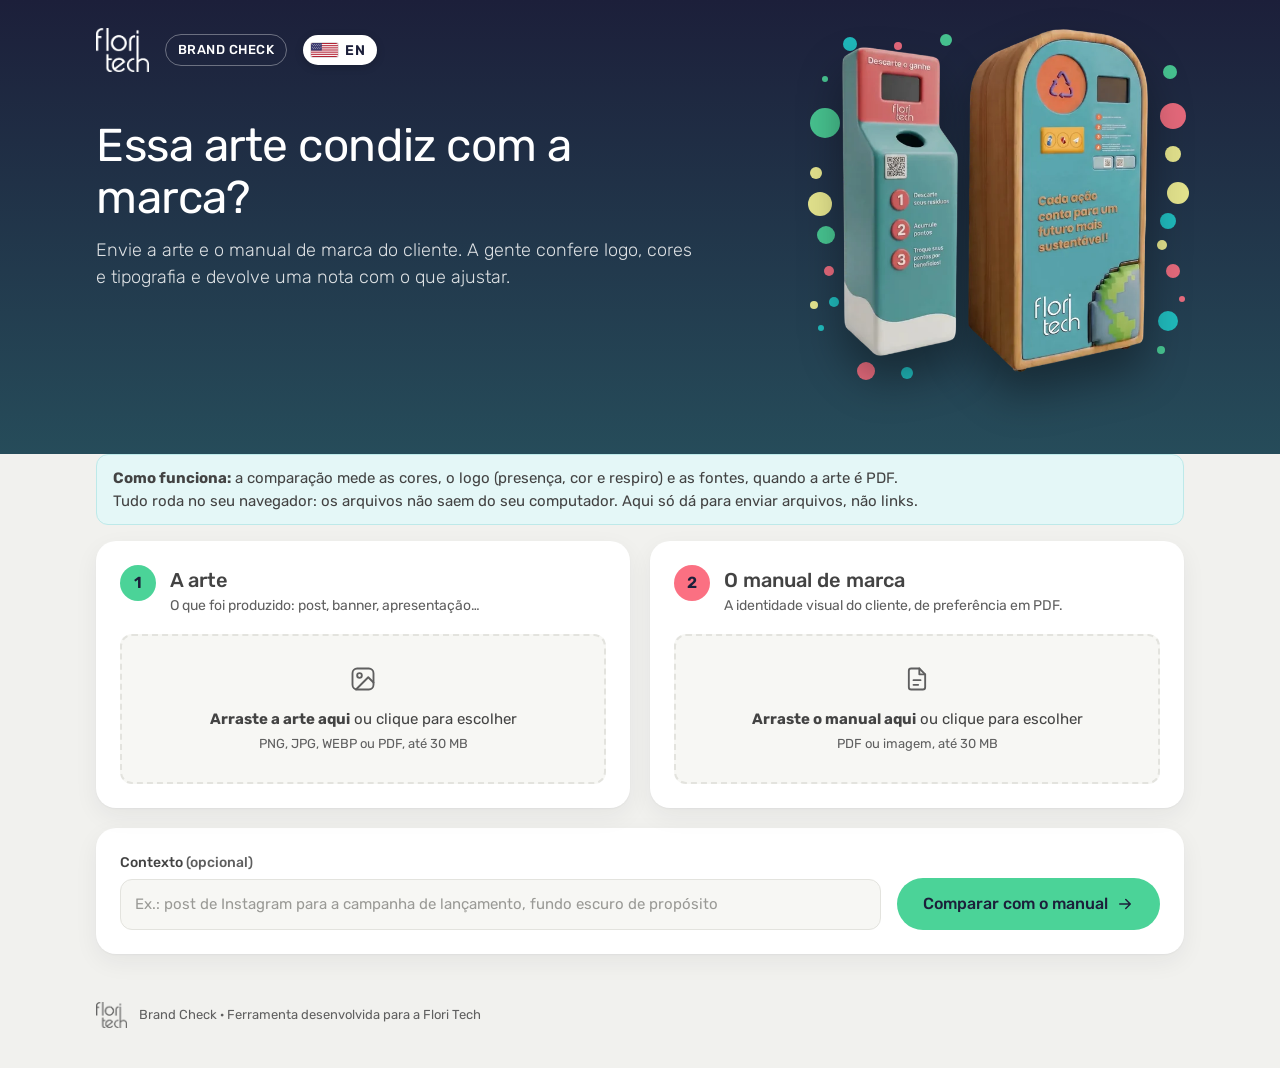
==== commit c71eb573: "Language button with US and Brazil flags Co-Authored-By: Claude Opus 5.5 <noreply@anthropic.com>" ====
--- a/web/static/index.html
+++ b/web/static/index.html
@@ -17,7 +17,7 @@
       <div class="brandbar">
         <img src="logo-white.png" alt="Flori Tech" class="logo">
         <span class="product-tag">Brand Check</span>
-        <button type="button" class="lang-btn" id="lang-btn" aria-label="Switch to English">EN</button>
+        <button type="button" class="lang-btn" id="lang-btn" aria-label="Switch to English"><img src="flag-us.svg" alt="" class="flag">EN</button>
       </div>
       <div class="hero-copy">
         <h1 data-i18n="hero_title">Essa arte condiz com a marca?</h1>
--- a/web/static/styles.css
+++ b/web/static/styles.css
@@ -55,12 +55,13 @@
 .brandbar { display: flex; align-items: center; gap: 16px; }
 .brandbar { position: relative; z-index: 2; }
 .lang-btn {
-  min-width: 44px; height: 30px; padding: 0 12px;
+  display: inline-flex; align-items: center; gap: 7px; height: 30px; padding: 0 12px 0 8px;
   font-size: 14px; font-weight: 600; letter-spacing: .04em;
   color: var(--navy); background: var(--white); border: 0; border-radius: 999px;
   box-shadow: 0 2px 8px rgba(0, 0, 0, .18); transition: transform .1s, background .15s;
 }
 .lang-btn:hover { background: var(--yellow); }
+.lang-btn .flag { height: 14px; width: auto; border-radius: 2px; box-shadow: 0 0 0 1px rgba(0, 0, 0, .12); display: block; }
 .lang-btn:active { transform: translateY(1px); }
 .logo { height: 44px; width: auto; display: block; }
 .product-tag {
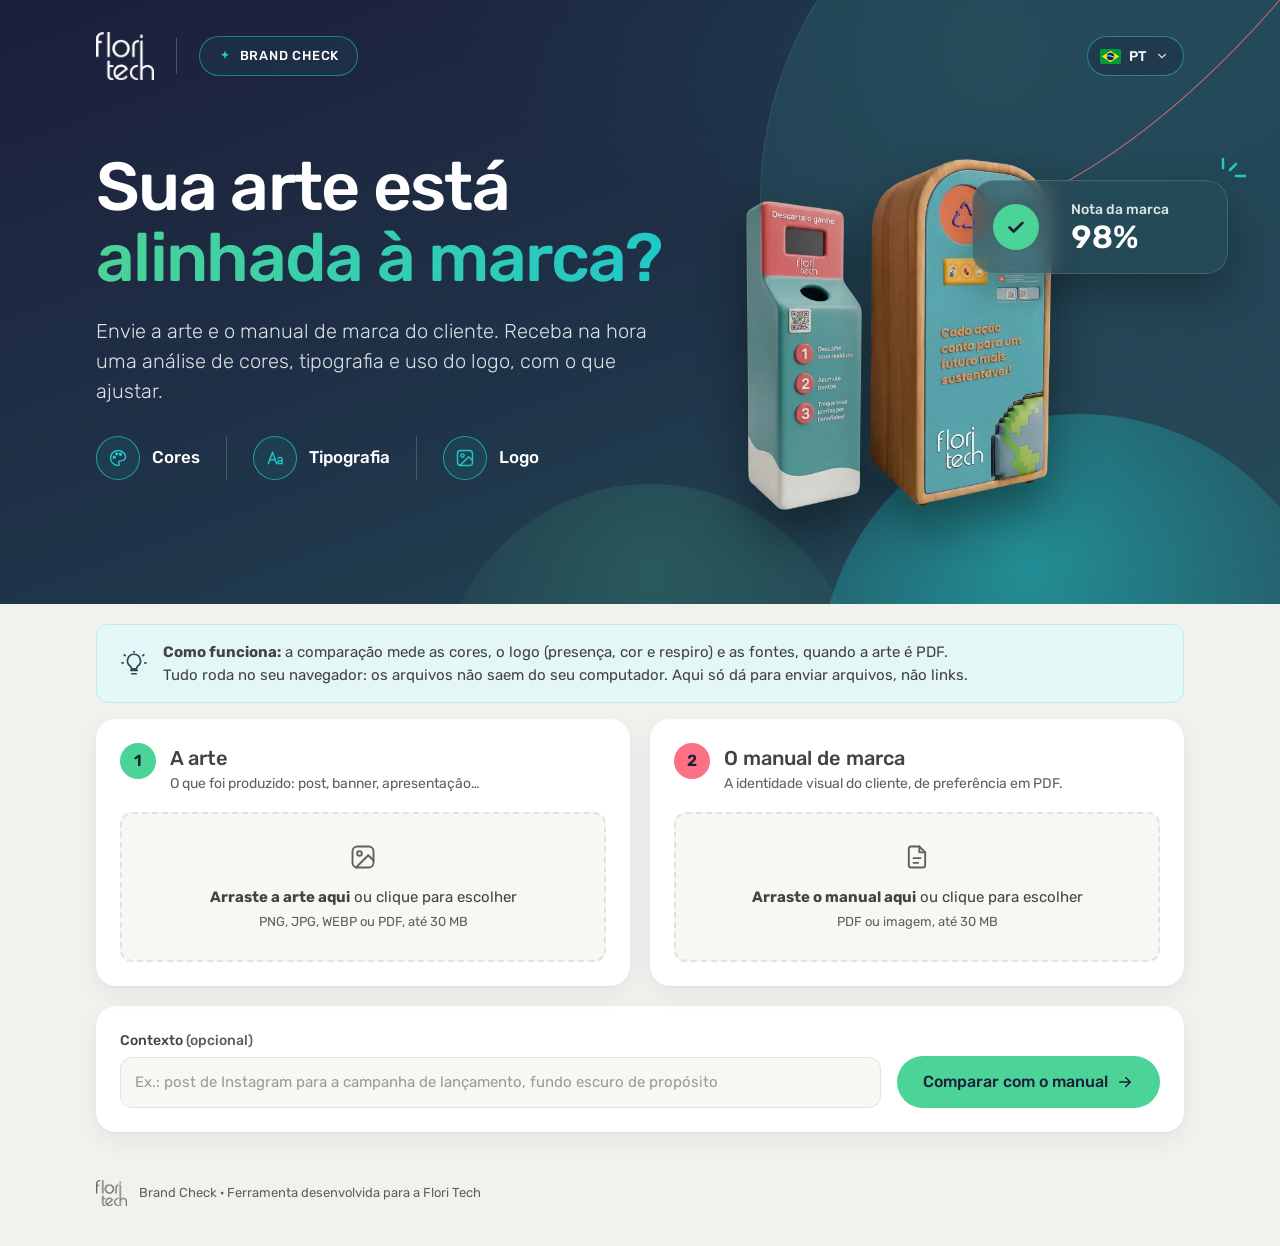
==== commit 6c0ef8e8: "New header" ====
--- a/web/static/index.html
+++ b/web/static/index.html
@@ -13,43 +13,41 @@
 </head>
 <body>
   <header class="hero">
+    <div class="hero-bg" aria-hidden="true">
+      <span class="blob b1"></span><span class="blob b2"></span><span class="blob b3"></span>
+      <svg class="hero-line" viewBox="0 0 600 300" preserveAspectRatio="none"><path d="M0 300 C 220 260, 420 150, 600 0"/></svg>
+    </div>
     <div class="wrap hero-inner">
       <div class="brandbar">
         <img src="logo-white.png" alt="Flori Tech" class="logo">
-        <span class="product-tag">Brand Check</span>
-        <button type="button" class="lang-btn" id="lang-btn" aria-label="Switch to English"><img src="flag-us.svg" alt="" class="flag">EN</button>
-      </div>
-      <div class="hero-copy">
-        <h1 data-i18n="hero_title">Essa arte condiz com a marca?</h1>
-        <p data-i18n="hero_sub">Envie a arte e o manual de marca do cliente. A gente confere logo, cores e tipografia e devolve uma nota com o que ajustar.</p>
-      </div>
-      <div class="machines" aria-hidden="true">
-        <span class="dot" style="--c:var(--green);--s:30px;left:26px;top:56px;animation-delay:-6.1s;animation-duration:6.6s"></span>
-        <span class="dot" style="--c:var(--pink);--s:26px;left:376px;top:51px;animation-delay:-3.3s;animation-duration:5.7s"></span>
-        <span class="dot" style="--c:var(--yellow);--s:22px;left:383px;top:130px;animation-delay:-5.0s;animation-duration:7.5s"></span>
-        <span class="dot" style="--c:var(--pool);--s:20px;left:374px;top:259px;animation-delay:-1.8s;animation-duration:6.9s"></span>
-        <span class="dot" style="--c:var(--green);--s:18px;left:33px;top:174px;animation-delay:-6.4s;animation-duration:6.4s"></span>
-        <span class="dot" style="--c:var(--pink);--s:18px;left:73px;top:310px;animation-delay:-6.9s;animation-duration:7.3s"></span>
-        <span class="dot" style="--c:var(--yellow);--s:16px;left:381px;top:94px;animation-delay:-1.9s;animation-duration:6.9s"></span>
-        <span class="dot" style="--c:var(--pool);--s:16px;left:376px;top:161px;animation-delay:-3.5s;animation-duration:5.3s"></span>
-        <span class="dot" style="--c:var(--green);--s:14px;left:379px;top:13px;animation-delay:-2.1s;animation-duration:7.2s"></span>
-        <span class="dot" style="--c:var(--pink);--s:14px;left:382px;top:212px;animation-delay:-5.1s;animation-duration:5.7s"></span>
-        <span class="dot" style="--c:var(--yellow);--s:12px;left:26px;top:115px;animation-delay:-2.5s;animation-duration:8.8s"></span>
-        <span class="dot" style="--c:var(--pool);--s:12px;left:117px;top:315px;animation-delay:-3.8s;animation-duration:6.9s"></span>
-        <span class="dot" style="--c:var(--green);--s:12px;left:156px;top:-18px;animation-delay:-0.0s;animation-duration:5.4s"></span>
-        <span class="dot" style="--c:var(--pink);--s:10px;left:40px;top:214px;animation-delay:-3.6s;animation-duration:5.5s"></span>
-        <span class="dot" style="--c:var(--yellow);--s:10px;left:373px;top:188px;animation-delay:-6.7s;animation-duration:6.4s"></span>
-        <span class="dot" style="--c:var(--pool);--s:10px;left:45px;top:245px;animation-delay:-6.1s;animation-duration:6.9s"></span>
-        <span class="dot" style="--c:var(--green);--s:8px;left:373px;top:294px;animation-delay:-0.2s;animation-duration:7.9s"></span>
-        <span class="dot" style="--c:var(--pink);--s:8px;left:110px;top:-10px;animation-delay:-5.5s;animation-duration:6.1s"></span>
-        <span class="dot" style="--c:var(--yellow);--s:8px;left:26px;top:249px;animation-delay:-6.2s;animation-duration:5.3s"></span>
-        <span class="dot" style="--c:var(--pool);--s:6px;left:34px;top:273px;animation-delay:-4.2s;animation-duration:5.4s"></span>
-        <span class="dot" style="--c:var(--green);--s:6px;left:38px;top:24px;animation-delay:-3.6s;animation-duration:7.3s"></span>
-        <span class="dot" style="--c:var(--pink);--s:6px;left:395px;top:244px;animation-delay:-6.5s;animation-duration:7.8s"></span>
-        <span class="dot" style="--c:var(--yellow);--s:24px;left:24px;top:140px;animation-delay:-4.0s;animation-duration:7.8s"></span>
-        <span class="dot" style="--c:var(--pool);--s:14px;left:59px;top:-15px;animation-delay:-6.2s;animation-duration:7.5s"></span>
-        <img src="machine-wide.webp" alt="" class="machine m-wide">
-        <img src="machine-slim.webp" alt="" class="machine m-slim">
+        <span class="brandbar-sep" aria-hidden="true"></span>
+        <span class="product-tag">
+          <svg viewBox="0 0 24 24" width="14" height="14" aria-hidden="true"><path fill="currentColor" d="M12 2c.5 4.6 2.9 7.3 8 8-5.1.7-7.5 3.4-8 8-.5-4.6-2.9-7.3-8-8 5.1-.7 7.5-3.4 8-8z"/></svg>
+          Brand Check
+        </span>
+        <button type="button" class="lang-btn" id="lang-btn" aria-label="Switch to English"><img src="flag-br.svg" alt="" class="flag">PT</button>
+      </div>
+
+      <div class="hero-grid">
+        <div class="hero-copy">
+          <h1><span data-i18n="hero_title_1">Sua arte está</span><br><span class="hl" data-i18n="hero_title_2">alinhada à marca?</span></h1>
+          <p data-i18n="hero_sub">Envie a arte e o manual de marca do cliente. Receba na hora uma análise de cores, tipografia e uso do logo, com o que ajustar.</p>
+          <ul class="features">
+            <li><span class="feat-icon" aria-hidden="true"><svg viewBox="0 0 24 24" width="20" height="20" fill="none" stroke="currentColor" stroke-width="1.7" stroke-linecap="round" stroke-linejoin="round"><path d="M12 3a9 9 0 1 0 0 18c1.1 0 1.6-.8 1.6-1.6 0-.5-.2-.9-.5-1.2-.3-.3-.5-.7-.5-1.2 0-.9.7-1.6 1.6-1.6H16a5 5 0 0 0 5-5C21 6.4 17 3 12 3z"/><circle cx="7.5" cy="11" r="1.2" fill="currentColor"/><circle cx="10.5" cy="7" r="1.2" fill="currentColor"/><circle cx="15" cy="7.5" r="1.2" fill="currentColor"/></svg></span><span data-i18n="feat_colors">Cores</span></li>
+            <li><span class="feat-icon" aria-hidden="true"><svg viewBox="0 0 24 24" width="20" height="20" fill="none" stroke="currentColor" stroke-width="1.7" stroke-linecap="round" stroke-linejoin="round"><path d="M4 19 9 5l5 14M5.8 14h6.4"/><path d="M15.5 12.5c.6-.9 1.4-1.3 2.5-1.3 1.6 0 2.5 1 2.5 2.4V19m0-3.4c-.6-.3-1.4-.5-2.3-.5-1.6 0-2.7.8-2.7 2 0 1.1.9 1.9 2.2 1.9 1.3 0 2.3-.7 2.8-1.6"/></svg></span><span data-i18n="feat_type">Tipografia</span></li>
+            <li><span class="feat-icon" aria-hidden="true"><svg viewBox="0 0 24 24" width="20" height="20" fill="none" stroke="currentColor" stroke-width="1.7" stroke-linecap="round" stroke-linejoin="round"><rect x="3" y="3" width="18" height="18" rx="4"/><circle cx="9" cy="9" r="2"/><path d="m21 15-4.5-4.5L6 21"/></svg></span><span data-i18n="feat_logo">Logo</span></li>
+          </ul>
+        </div>
+
+        <div class="machines" aria-hidden="true">
+          <img src="machine-slim.webp" alt="" class="machine m-slim">
+          <img src="machine-wide.webp" alt="" class="machine m-wide">
+          <div class="score-card">
+            <span class="score-check"><svg viewBox="0 0 24 24" width="22" height="22" fill="none" stroke="currentColor" stroke-width="3" stroke-linecap="round" stroke-linejoin="round"><path d="m5 12.5 4.5 4.5L19 7.5"/></svg></span>
+            <span><small data-i18n="score_label">Nota da marca</small><b>98%</b></span>
+            <svg class="score-spark" viewBox="0 0 40 40"><path d="M14 4v9M27 9l-6 6M36 21h-9"/></svg>
+          </div>
+        </div>
       </div>
     </div>
   </header>
--- a/web/static/styles.css
+++ b/web/static/styles.css
@@ -46,44 +46,105 @@
 
 /* ------------------------------------------------ hero */
 .hero {
-  background: linear-gradient(180deg, var(--navy) 0%, var(--deep-teal) 100%);
-  color: var(--white);
-  padding: 28px 0 96px;
-  overflow: hidden;
-}
-.hero-inner { position: relative; }
-.brandbar { display: flex; align-items: center; gap: 16px; }
-.brandbar { position: relative; z-index: 2; }
+  position: relative; overflow: hidden; color: var(--white);
+  background:
+    radial-gradient(120% 90% at 100% 0%, rgba(32, 200, 200, .16) 0%, rgba(32, 200, 200, 0) 55%),
+    linear-gradient(160deg, var(--navy) 0%, #1F3448 55%, var(--deep-teal) 100%);
+  padding: 32px 0 88px;
+}
+.hero-bg { position: absolute; inset: 0; pointer-events: none; }
+.blob { position: absolute; border-radius: 50%; }
+.b1 { width: 760px; height: 760px; right: -240px; top: -180px;
+      background: radial-gradient(circle at 30% 30%, rgba(38, 76, 90, .95), rgba(38, 76, 90, .35) 70%);
+      box-shadow: inset 1px 1px 0 rgba(255, 255, 255, .06); }
+.b2 { width: 520px; height: 520px; right: -60px; bottom: -330px;
+      background: radial-gradient(circle at 40% 30%, rgba(32, 200, 200, .55), rgba(32, 200, 200, .08) 70%); }
+.b3 { width: 420px; height: 420px; right: 420px; bottom: -300px;
+      background: radial-gradient(circle at 50% 20%, rgba(75, 211, 152, .18), rgba(75, 211, 152, 0) 70%); }
+.hero-line { position: absolute; right: 0; top: 0; width: 26%; height: 230px; }
+.hero-line path { fill: none; stroke: var(--pink); stroke-width: 1.5; opacity: .75; }
+.hero-inner { position: relative; z-index: 1; }
+.hero + main { margin-top: 20px; }
+
+.brandbar { display: flex; align-items: center; gap: 22px; }
+.logo { height: 48px; width: auto; display: block; }
+.brandbar-sep { width: 1px; height: 36px; background: rgba(255, 255, 255, .22); }
+.product-tag {
+  display: inline-flex; align-items: center; gap: 8px; color: var(--white);
+  font-size: 13px; font-weight: 500; letter-spacing: .06em; text-transform: uppercase;
+  padding: 9px 18px; border-radius: 999px; border: 1px solid rgba(32, 200, 200, .55);
+  background: rgba(32, 200, 200, .06);
+}
+.product-tag svg { color: var(--pool); }
 .lang-btn {
-  display: inline-flex; align-items: center; gap: 7px; height: 30px; padding: 0 12px 0 8px;
-  font-size: 14px; font-weight: 600; letter-spacing: .04em;
-  color: var(--navy); background: var(--white); border: 0; border-radius: 999px;
-  box-shadow: 0 2px 8px rgba(0, 0, 0, .18); transition: transform .1s, background .15s;
-}
-.lang-btn:hover { background: var(--yellow); }
-.lang-btn .flag { height: 14px; width: auto; border-radius: 2px; box-shadow: 0 0 0 1px rgba(0, 0, 0, .12); display: block; }
-.lang-btn:active { transform: translateY(1px); }
-.logo { height: 44px; width: auto; display: block; }
-.product-tag {
-  font-size: 13px; font-weight: 500; letter-spacing: .04em; text-transform: uppercase;
-  padding: 5px 12px; border-radius: 999px; border: 1px solid rgba(255,255,255,.35);
-}
-.hero-copy { max-width: 600px; margin-top: 48px; position: relative; z-index: 1; }
-.hero h1 { color: var(--white); font-size: clamp(30px, 5vw, 46px); font-weight: 400; line-height: 1.12; letter-spacing: -.01em; }
-.hero p { margin-top: 14px; font-size: 18px; font-weight: 300; color: rgba(255,255,255,.85); }
-.hero-inner { min-height: 330px; }
-.machines { position: absolute; right: 16px; top: 24px; width: 400px; height: 320px; }
-.machine {
-  position: absolute; bottom: 0; height: auto;
-  filter: drop-shadow(0 24px 22px rgba(0, 0, 0, .35));
-  animation: float 6s ease-in-out infinite;
-}
-.m-wide { width: 180px; right: 36px; }
-.m-slim { width: 116px; right: 226px; bottom: 16px; animation-delay: -3s; animation-duration: 5s; }
-.dot { position: absolute; width: var(--s); height: var(--s); border-radius: 50%; background: var(--c); opacity: .9; animation: float 7s ease-in-out infinite; }
-@keyframes float { 50% { transform: translateY(-14px); } }
-@media (max-width: 1000px) { .machines { transform: scale(.78); transform-origin: top right; } .hero-copy { max-width: 440px; } }
-@media (max-width: 760px) { .machines { display: none; } .hero-inner { min-height: 0; } .hero-copy { margin-top: 32px; max-width: none; } }
+  margin-left: auto; display: inline-flex; align-items: center; gap: 8px; height: 40px; padding: 0 14px 0 12px;
+  font: inherit; font-size: 14px; font-weight: 500; letter-spacing: .04em; color: var(--white);
+  background: rgba(28, 31, 58, .35); border: 1px solid rgba(32, 200, 200, .55); border-radius: 999px;
+  cursor: pointer; transition: background .15s, border-color .15s;
+}
+.lang-btn:hover { background: rgba(32, 200, 200, .14); border-color: var(--pool); }
+.lang-btn .flag { height: 15px; width: auto; border-radius: 2px; display: block; }
+.lang-btn .chev { opacity: .8; }
+
+.hero-grid { display: grid; grid-template-columns: minmax(0, 1fr) 440px; align-items: center; gap: 24px; margin-top: 36px; }
+.hero h1 {
+  color: var(--white); font-size: clamp(38px, 5.4vw, 68px); font-weight: 500;
+  line-height: 1.04; letter-spacing: -.025em;
+}
+.hero h1 span { white-space: nowrap; }
+.hero h1 .hl {
+  background: linear-gradient(90deg, var(--green) 0%, var(--pool) 100%);
+  -webkit-background-clip: text; background-clip: text; color: transparent;
+}
+.hero p { margin-top: 22px; max-width: 560px; font-size: 20px; font-weight: 300; line-height: 1.5; color: rgba(255, 255, 255, .86); }
+.features { list-style: none; display: flex; flex-wrap: wrap; align-items: center; margin: 30px 0 0; padding: 0; gap: 14px 0; }
+.features li { display: flex; align-items: center; gap: 12px; font-size: 17px; font-weight: 500; padding-right: 26px; margin-right: 26px; border-right: 1px solid rgba(255, 255, 255, .18); }
+.features li:last-child { border-right: 0; margin-right: 0; padding-right: 0; }
+.feat-icon {
+  width: 44px; height: 44px; border-radius: 50%; display: grid; place-items: center; color: var(--pool);
+  border: 1.5px solid rgba(32, 200, 200, .7); background: rgba(32, 200, 200, .08);
+}
+
+.machines { position: relative; height: 400px; }
+.machine { position: absolute; bottom: 10px; height: auto; filter: drop-shadow(0 26px 24px rgba(0, 0, 0, .38)); animation: float 6s ease-in-out infinite; }
+.m-wide { width: 182px; right: 132px; }
+.m-slim { width: 116px; right: 322px; bottom: 6px; animation-delay: -3s; animation-duration: 5s; }
+.score-card {
+  position: absolute; right: -44px; top: 64px; display: flex; align-items: center; gap: 14px;
+  padding: 18px 26px 18px 20px; border-radius: 22px;
+  background: rgba(38, 76, 90, .62); border: 1px solid rgba(255, 255, 255, .14);
+  -webkit-backdrop-filter: blur(10px); backdrop-filter: blur(10px);
+  box-shadow: 0 18px 40px rgba(0, 0, 0, .28); animation: float 7s ease-in-out infinite; animation-delay: -1.5s;
+}
+.score-check { width: 46px; height: 46px; border-radius: 50%; display: grid; place-items: center; background: var(--green); color: var(--navy); }
+.score-card small { display: block; font-size: 14px; font-weight: 500; color: rgba(255, 255, 255, .85); }
+.score-card b { display: block; font-size: 32px; font-weight: 600; line-height: 1.1; color: var(--white); font-variant-numeric: tabular-nums; }
+.score-spark { position: absolute; right: -22px; top: -26px; width: 40px; height: 40px; }
+.score-spark path { fill: none; stroke: var(--pool); stroke-width: 2.5; stroke-linecap: round; }
+@keyframes float { 50% { transform: translateY(-12px); } }
+@media (prefers-reduced-motion: reduce) { .machine, .score-card { animation: none; } }
+
+@media (max-width: 1100px) {
+  .hero-grid { grid-template-columns: minmax(0, 1fr) 360px; }
+  .machines { transform: scale(.78); transform-origin: right center; }
+  .score-card { right: 0; top: 40px; }
+}
+@media (max-width: 860px) {
+  .hero { padding-bottom: 64px; }
+  .hero h1 span { white-space: normal; }
+  .hero-grid { grid-template-columns: 1fr; margin-top: 28px; }
+  .machines { display: none; }
+  .hero p { font-size: 17px; }
+  .brandbar { gap: 14px; }
+  .brandbar-sep { display: none; }
+  .logo { height: 40px; }
+  .hero-line { display: none; }
+}
+@media (max-width: 480px) {
+  .product-tag { padding: 7px 12px; font-size: 12px; }
+  .features li { padding-right: 16px; margin-right: 16px; font-size: 15px; gap: 9px; }
+  .feat-icon { width: 38px; height: 38px; }
+}
 
 /* ------------------------------------------------ cards and layout */
 main { margin-top: -64px; position: relative; }
@@ -107,7 +168,9 @@
   background: var(--yellow); color: var(--navy); border-radius: var(--radius-sm);
   padding: 12px 16px; margin-bottom: 16px; font-size: 15px;
 }
-.banner.info { background: #E4F7F7; color: var(--space); border: 1px solid #BDE9E9; }
+.banner.info { background: #E4F7F7; color: var(--space); border: 1px solid #BDE9E9; display: flex; align-items: center; gap: 16px; padding: 16px 24px; }
+.banner-icon { flex: none; color: var(--deep-teal); display: grid; place-items: center; }
+@media (max-width: 860px) { .banner.info { align-items: flex-start; padding: 14px 16px; gap: 12px; } .banner-icon svg { width: 22px; height: 22px; } }
 
 /* segmented control */
 .seg { display: inline-flex; background: var(--soft); border: 1px solid var(--line); border-radius: 999px; padding: 3px; margin-bottom: 14px; }
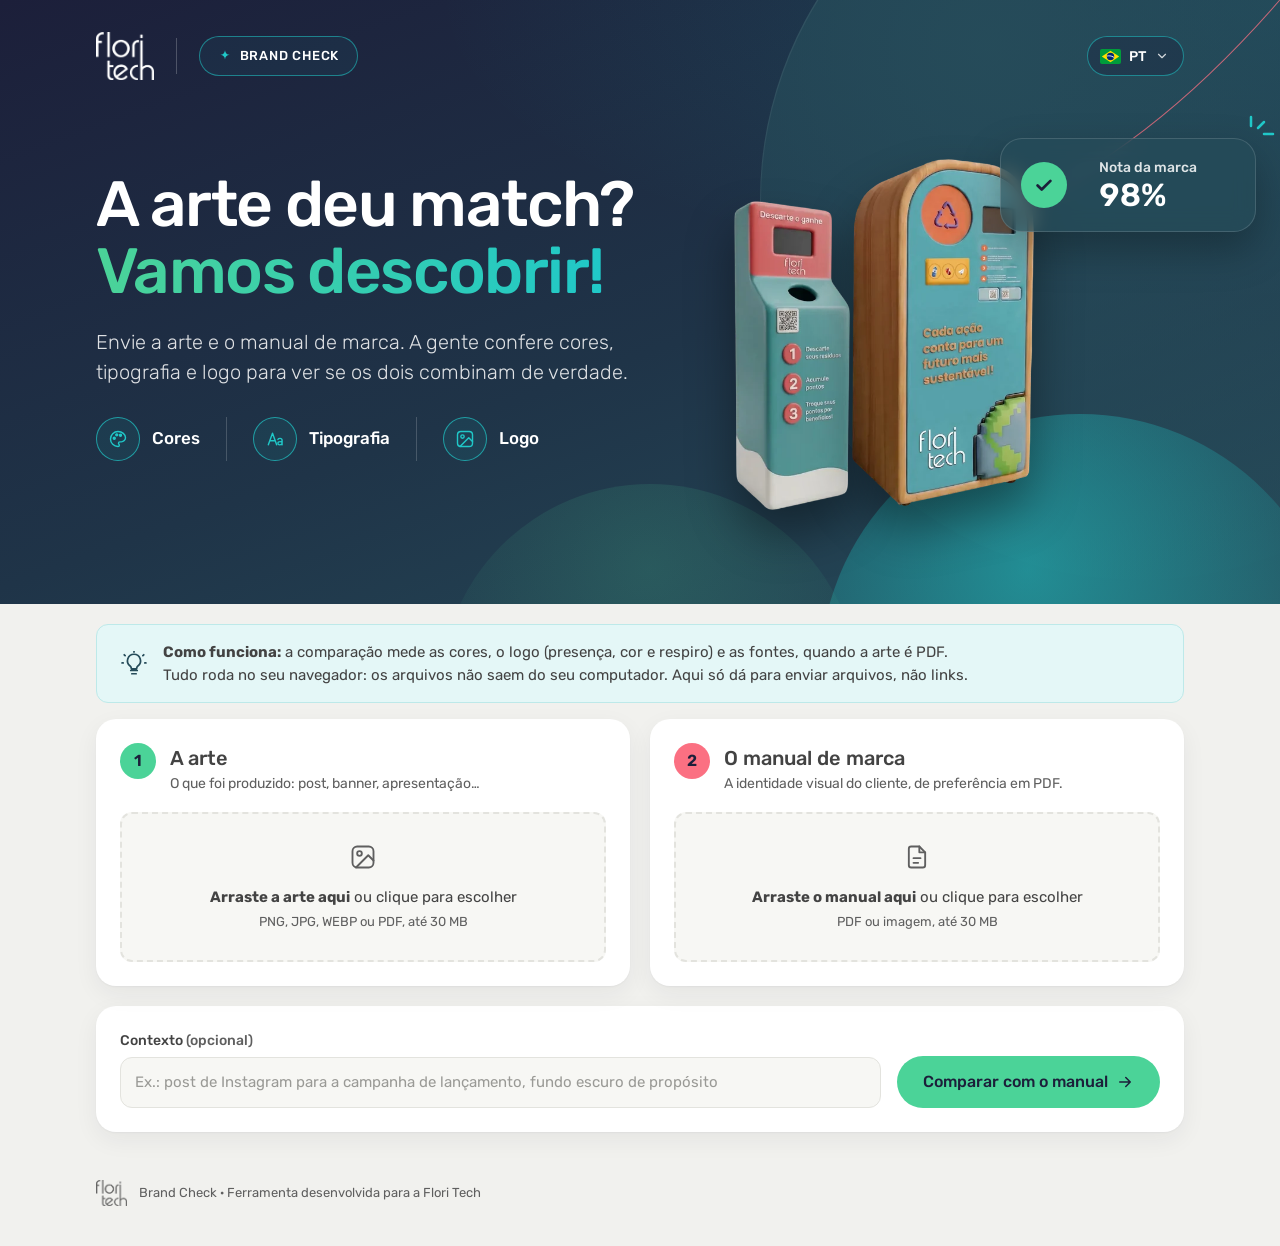
==== commit 21367f8a: "Title and details/header" ====
--- a/web/static/index.html
+++ b/web/static/index.html
@@ -30,8 +30,8 @@
 
       <div class="hero-grid">
         <div class="hero-copy">
-          <h1><span data-i18n="hero_title_1">Sua arte está</span><br><span class="hl" data-i18n="hero_title_2">alinhada à marca?</span></h1>
-          <p data-i18n="hero_sub">Envie a arte e o manual de marca do cliente. Receba na hora uma análise de cores, tipografia e uso do logo, com o que ajustar.</p>
+          <h1><span data-i18n="hero_title_1">A arte deu match?</span><br><span class="hl" data-i18n="hero_title_2">Vamos descobrir!</span></h1>
+          <p data-i18n="hero_sub">Envie a arte e o manual de marca. A gente confere cores, tipografia e logo para ver se os dois combinam de verdade.</p>
           <ul class="features">
             <li><span class="feat-icon" aria-hidden="true"><svg viewBox="0 0 24 24" width="20" height="20" fill="none" stroke="currentColor" stroke-width="1.7" stroke-linecap="round" stroke-linejoin="round"><path d="M12 3a9 9 0 1 0 0 18c1.1 0 1.6-.8 1.6-1.6 0-.5-.2-.9-.5-1.2-.3-.3-.5-.7-.5-1.2 0-.9.7-1.6 1.6-1.6H16a5 5 0 0 0 5-5C21 6.4 17 3 12 3z"/><circle cx="7.5" cy="11" r="1.2" fill="currentColor"/><circle cx="10.5" cy="7" r="1.2" fill="currentColor"/><circle cx="15" cy="7.5" r="1.2" fill="currentColor"/></svg></span><span data-i18n="feat_colors">Cores</span></li>
             <li><span class="feat-icon" aria-hidden="true"><svg viewBox="0 0 24 24" width="20" height="20" fill="none" stroke="currentColor" stroke-width="1.7" stroke-linecap="round" stroke-linejoin="round"><path d="M4 19 9 5l5 14M5.8 14h6.4"/><path d="M15.5 12.5c.6-.9 1.4-1.3 2.5-1.3 1.6 0 2.5 1 2.5 2.4V19m0-3.4c-.6-.3-1.4-.5-2.3-.5-1.6 0-2.7.8-2.7 2 0 1.1.9 1.9 2.2 1.9 1.3 0 2.3-.7 2.8-1.6"/></svg></span><span data-i18n="feat_type">Tipografia</span></li>
--- a/web/static/styles.css
+++ b/web/static/styles.css
@@ -88,7 +88,7 @@
 
 .hero-grid { display: grid; grid-template-columns: minmax(0, 1fr) 440px; align-items: center; gap: 24px; margin-top: 36px; }
 .hero h1 {
-  color: var(--white); font-size: clamp(38px, 5.4vw, 68px); font-weight: 500;
+  color: var(--white); font-size: clamp(38px, 5vw, 64px); font-weight: 500;
   line-height: 1.04; letter-spacing: -.025em;
 }
 .hero h1 span { white-space: nowrap; }
@@ -107,10 +107,10 @@
 
 .machines { position: relative; height: 400px; }
 .machine { position: absolute; bottom: 10px; height: auto; filter: drop-shadow(0 26px 24px rgba(0, 0, 0, .38)); animation: float 6s ease-in-out infinite; }
-.m-wide { width: 182px; right: 132px; }
-.m-slim { width: 116px; right: 322px; bottom: 6px; animation-delay: -3s; animation-duration: 5s; }
+.m-wide { width: 182px; right: 150px; }
+.m-slim { width: 116px; right: 334px; bottom: 6px; animation-delay: -3s; animation-duration: 5s; }
 .score-card {
-  position: absolute; right: -44px; top: 64px; display: flex; align-items: center; gap: 14px;
+  position: absolute; right: -72px; top: 22px; display: flex; align-items: center; gap: 14px;
   padding: 18px 26px 18px 20px; border-radius: 22px;
   background: rgba(38, 76, 90, .62); border: 1px solid rgba(255, 255, 255, .14);
   -webkit-backdrop-filter: blur(10px); backdrop-filter: blur(10px);
@@ -126,8 +126,10 @@
 
 @media (max-width: 1100px) {
   .hero-grid { grid-template-columns: minmax(0, 1fr) 360px; }
-  .machines { transform: scale(.78); transform-origin: right center; }
-  .score-card { right: 0; top: 40px; }
+  .machines { transform: scale(.82); transform-origin: right center; }
+  .m-slim { display: none; }
+  .m-wide { right: 215px; }
+  .score-card { right: 0; top: 10px; }
 }
 @media (max-width: 860px) {
   .hero { padding-bottom: 64px; }
@@ -142,8 +144,9 @@
 }
 @media (max-width: 480px) {
   .product-tag { padding: 7px 12px; font-size: 12px; }
-  .features li { padding-right: 16px; margin-right: 16px; font-size: 15px; gap: 9px; }
-  .feat-icon { width: 38px; height: 38px; }
+  .features li { padding-right: 12px; margin-right: 12px; font-size: 14px; gap: 8px; }
+  .feat-icon { width: 34px; height: 34px; }
+  .feat-icon svg { width: 17px; height: 17px; }
 }
 
 /* ------------------------------------------------ cards and layout */
